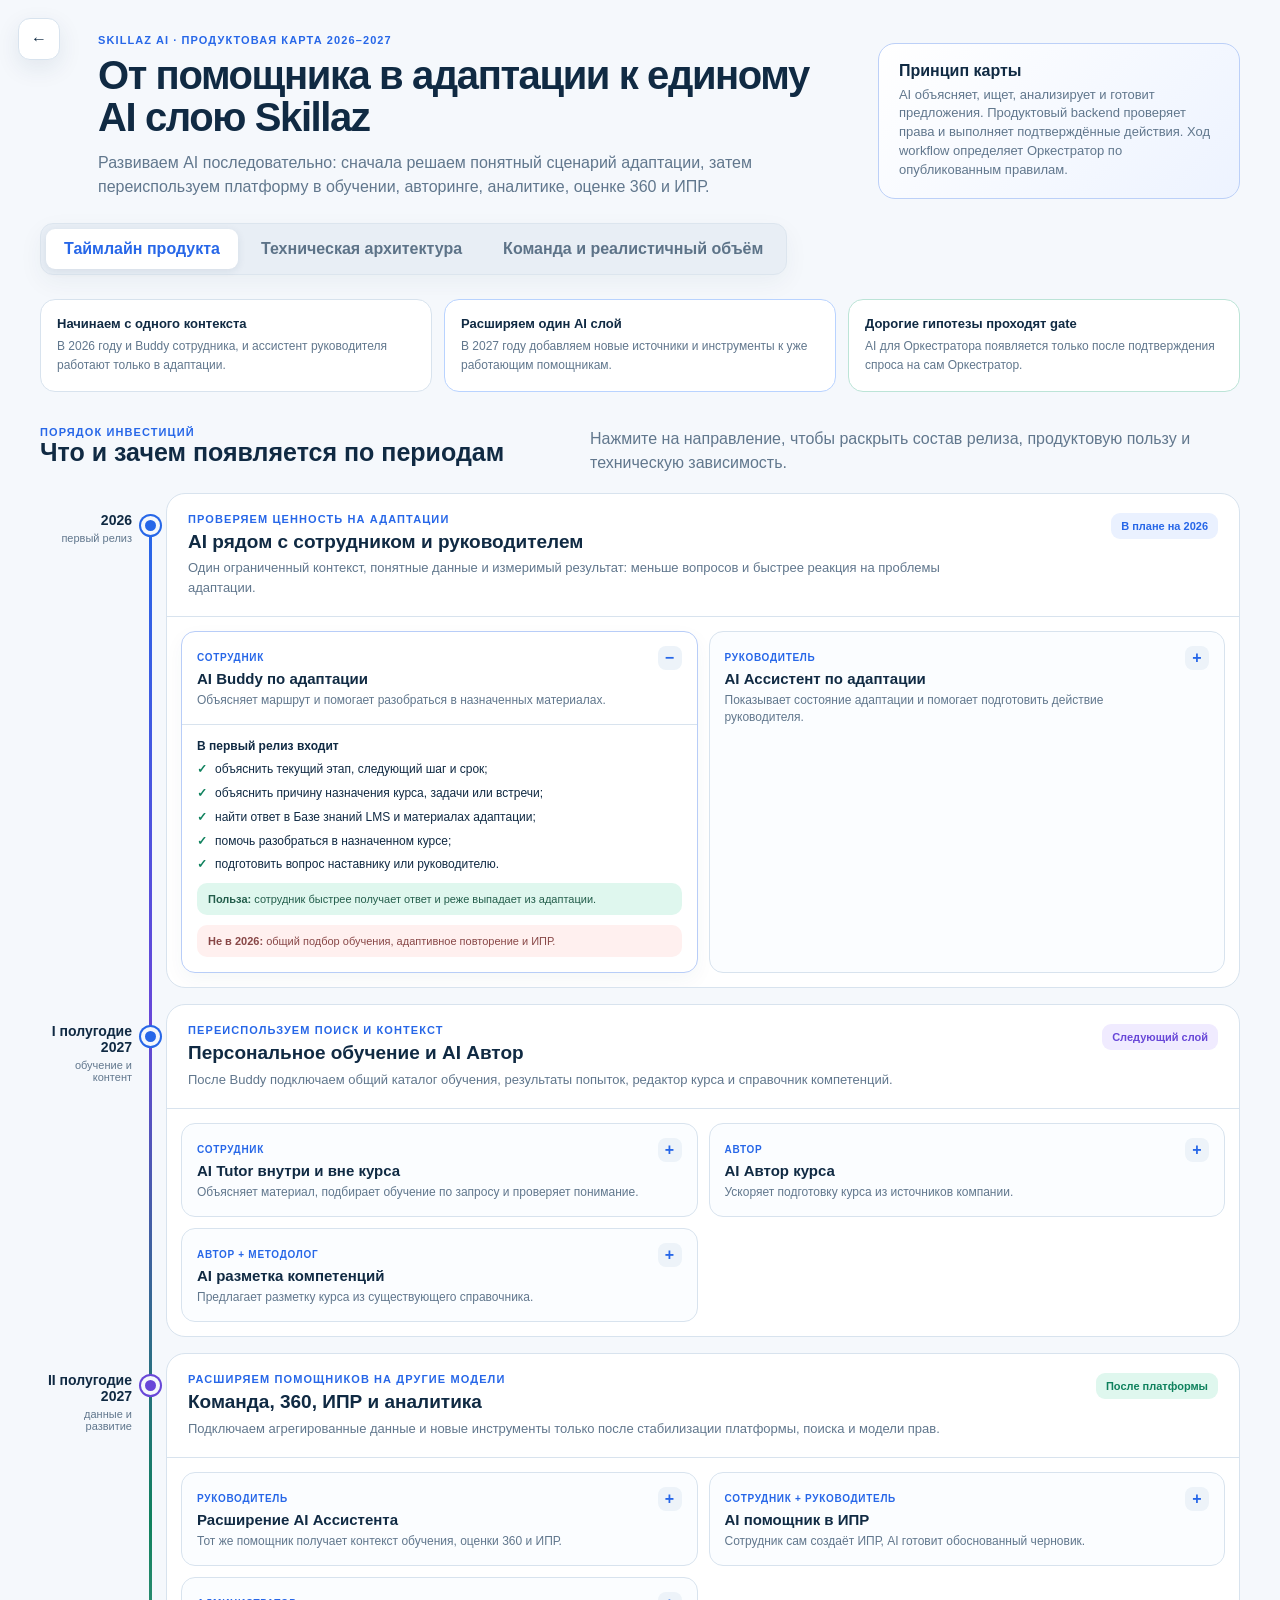
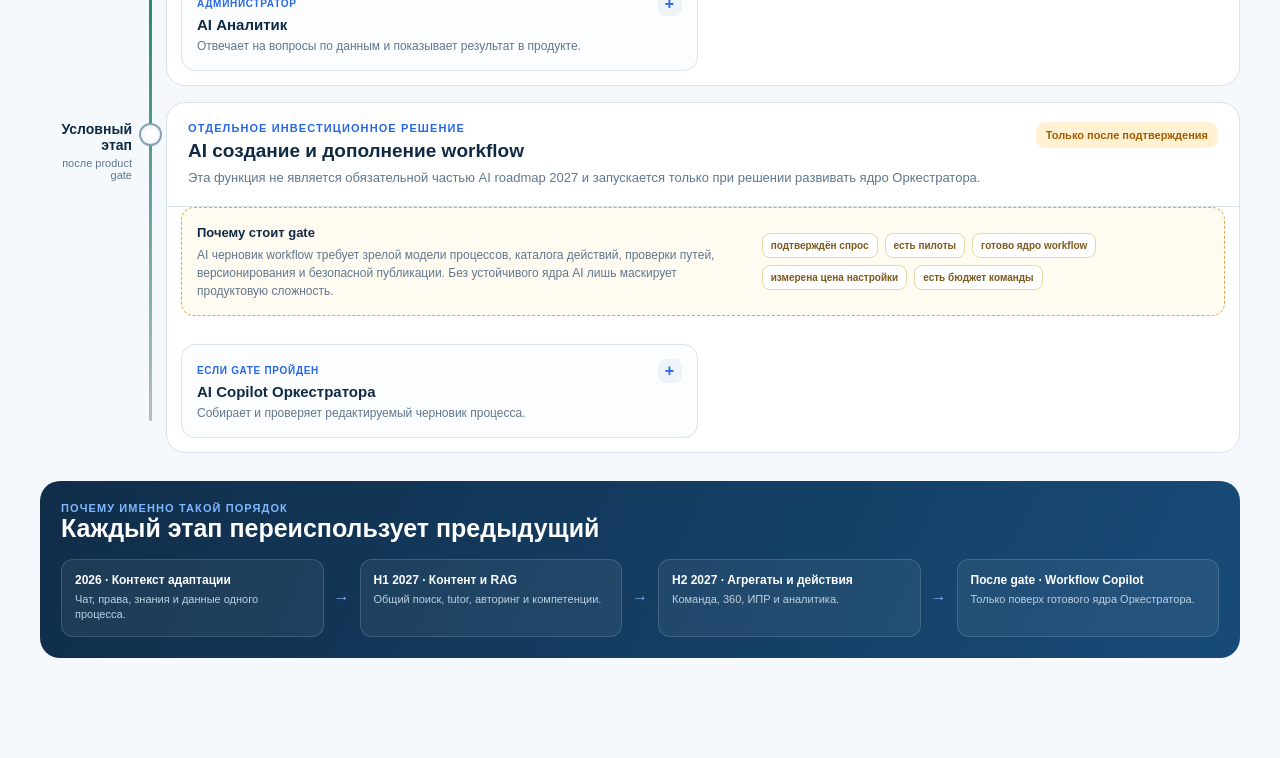
==== ai-map.html @ 984fa4e6 "Publish Skillaz Orchestrator interactive concept" ====
<!doctype html>
<html lang="ru">
<head>
  <meta charset="utf-8">
  <meta name="viewport" content="width=device-width,initial-scale=1">
  <title>AI карта Skillaz · 2026–2027</title>
  <style>
    :root{--ink:#102a43;--muted:#61778d;--blue:#2767e8;--blue2:#eaf1ff;--mint:#dff7ee;--green:#0f815d;--purple:#6847d8;--violet:#f0ebff;--amber:#a45c00;--amberbg:#fff1d2;--redbg:#fff0ef;--line:#d8e3ee;--bg:#f5f8fc;--dark:#102d49}
    *{box-sizing:border-box}html{scroll-behavior:smooth}body{margin:0;font-family:Inter,Arial,sans-serif;color:var(--ink);background:var(--bg)}button{font:inherit;color:inherit}.page{max-width:1500px;margin:auto;padding:34px 40px 72px}.eyebrow{text-transform:uppercase;letter-spacing:.1em;font-size:11px;font-weight:900;color:var(--blue)}h1{font-size:40px;line-height:1.06;margin:8px 0 12px;letter-spacing:-.035em}h2{font-size:25px;line-height:1.16;margin:0 0 8px}h3{line-height:1.25}p{line-height:1.5}.muted{color:var(--muted)}
    .back-link{position:fixed;z-index:30;left:18px;top:18px;display:grid;place-items:center;width:42px;height:42px;border:1px solid var(--line);border-radius:12px;background:#fff;color:var(--ink);text-decoration:none;box-shadow:0 8px 24px #163b5c17}.hero{display:grid;grid-template-columns:1.35fr .65fr;gap:28px;align-items:end;margin-bottom:24px;padding-left:58px}.hero p{max-width:820px;margin:0}.hero-note{padding:18px 20px;border:1px solid #bcd0f8;border-radius:17px;background:linear-gradient(135deg,#fff,#edf3ff)}.hero-note b,.hero-note span{display:block}.hero-note span{font-size:13px;color:var(--muted);margin-top:6px;line-height:1.45}
    .tabs{position:sticky;top:12px;z-index:20;display:flex;gap:5px;padding:5px;background:#e8eef5;border:1px solid #dce5ee;border-radius:13px;width:max-content;margin:24px 0;box-shadow:0 8px 24px #1839570d}.tabs button{border:0;border-radius:9px;background:transparent;padding:11px 18px;font-weight:850;color:#5d7388;cursor:pointer}.tabs button.active{background:#fff;color:var(--blue);box-shadow:0 2px 8px #18395717}.view{display:none}.view.active{display:block}.section-title{display:flex;align-items:end;justify-content:space-between;gap:24px;margin:34px 0 15px}.section-title p{margin:0;max-width:650px}
    .promise{display:grid;grid-template-columns:repeat(3,1fr);gap:12px;margin:14px 0 30px}.promise article{background:#fff;border:1px solid var(--line);border-radius:15px;padding:16px}.promise b{display:block;font-size:13px;margin-bottom:5px}.promise span{font-size:12px;color:var(--muted);line-height:1.45}.promise article:nth-child(2){border-color:#b9d3ff}.promise article:nth-child(3){border-color:#bce4d7}
    .timeline{position:relative;display:grid;gap:16px;margin-top:18px}.timeline:before{content:"";position:absolute;left:109px;top:29px;bottom:32px;width:3px;background:linear-gradient(var(--blue),var(--purple),var(--green),#aebdcc);border-radius:3px}.phase{display:grid;grid-template-columns:92px 1fr;gap:34px;position:relative}.phase-date{padding-top:19px;text-align:right}.phase-date b{display:block;font-size:14px}.phase-date span{display:block;font-size:11px;color:var(--muted);margin-top:4px}.phase-dot{position:absolute;left:101px;top:23px;width:19px;height:19px;border:4px solid var(--bg);border-radius:50%;background:var(--blue);box-shadow:0 0 0 2px var(--blue)}.phase:nth-child(3) .phase-dot{background:var(--purple);box-shadow:0 0 0 2px var(--purple)}.phase:nth-child(4) .phase-dot{background:var(--green);box-shadow:0 0 0 2px var(--green)}.phase.conditional .phase-dot{background:#fff;box-shadow:0 0 0 2px #8da0b2}.phase-card{background:#fff;border:1px solid var(--line);border-radius:19px;overflow:hidden}.phase-head{display:grid;grid-template-columns:1fr auto;gap:15px;padding:19px 21px;border-bottom:1px solid var(--line)}.phase-head h3{font-size:19px;margin:5px 0}.phase-head p{font-size:13px;color:var(--muted);margin:0;max-width:800px}.status{align-self:start;padding:7px 10px;border-radius:9px;background:var(--blue2);color:var(--blue);font-size:11px;font-weight:900;white-space:nowrap}.status.purple{background:var(--violet);color:var(--purple)}.status.green{background:var(--mint);color:var(--green)}.status.gate{background:var(--amberbg);color:var(--amber)}
    .releases{display:grid;grid-template-columns:repeat(2,minmax(0,1fr));gap:11px;padding:14px}.release{border:1px solid var(--line);border-radius:14px;background:#fbfdff;overflow:hidden}.release[open]{background:#fff;border-color:#b8cdf8;box-shadow:0 7px 20px #163b5c0b}.release summary{list-style:none;cursor:pointer;padding:15px 42px 15px 15px;position:relative}.release summary::-webkit-details-marker{display:none}.release summary:after{content:"+";position:absolute;right:15px;top:14px;display:grid;place-items:center;width:24px;height:24px;border-radius:8px;background:#edf3f9;color:var(--blue);font-weight:900}.release[open] summary:after{content:"−"}.release-kicker{font-size:10px;text-transform:uppercase;letter-spacing:.07em;font-weight:900;color:var(--blue)}.release h4{font-size:15px;margin:5px 0}.release summary p{font-size:12px;color:var(--muted);line-height:1.4;margin:0}.release-body{border-top:1px solid var(--line);padding:14px 15px 15px}.release-body h5{font-size:12px;margin:0 0 8px}.release-body ul{display:grid;gap:7px;padding:0;margin:0;list-style:none;font-size:12px}.release-body li{display:flex;gap:8px;line-height:1.4}.release-body li:before{content:"✓";color:var(--green);font-weight:900}.benefit,.dependency,.not-now{margin-top:10px;padding:10px 11px;border-radius:10px;font-size:11px}.benefit{background:var(--mint);color:#235d4b}.dependency{background:var(--blue2);color:#345d93}.not-now{background:var(--redbg);color:#884747}.gate-box{margin:0 14px 14px;padding:15px;border:1px dashed #d8a953;border-radius:13px;background:#fffbf1;display:grid;grid-template-columns:1.1fr .9fr;gap:18px}.gate-box b{font-size:13px}.gate-box p{font-size:12px;color:var(--muted);margin:5px 0 0}.gate-checks{display:flex;flex-wrap:wrap;align-content:center;gap:7px}.gate-checks span{padding:6px 8px;border-radius:8px;background:#fff;border:1px solid #ead7a9;font-size:10px;font-weight:850;color:#7d5b1e}
    .logic{margin:28px 0;padding:21px;border-radius:20px;color:#fff;background:linear-gradient(115deg,#102d49,#174b78)}.logic-grid{display:grid;grid-template-columns:1fr auto 1fr auto 1fr auto 1fr;gap:10px;margin-top:16px}.logic-grid article{background:#ffffff0f;border:1px solid #ffffff26;border-radius:12px;padding:13px}.logic-grid b{font-size:12px;display:block}.logic-grid span{font-size:11px;color:#bdd0e0;display:block;margin-top:5px;line-height:1.4}.logic-arrow{text-align:center;color:#7ab3f6;font-weight:900;margin:auto}
    .arch-stack{display:none}.node{border:1px solid var(--line);border-radius:11px;padding:11px;background:#fbfdff;cursor:pointer;text-align:left;transition:.15s}.node:hover,.node.active{border-color:#8eb3fa;background:var(--blue2);transform:translateY(-1px)}.node b{display:block;font-size:12px}.node span{font-size:10px;color:var(--muted);line-height:1.35;display:block;margin-top:4px}.arch-detail{margin-top:14px;padding:17px 19px;border-radius:15px;background:var(--dark);color:#fff;min-height:96px}.arch-detail b{display:block;margin-bottom:6px}.arch-detail span{font-size:12px;color:#c0d1df;line-height:1.5}.arch-detail .tag{display:inline-flex;margin:10px 6px 0 0;padding:5px 7px;border-radius:7px;background:#ffffff12;border:1px solid #ffffff22;color:#d8e6f2;font-size:10px;font-style:normal;font-weight:800}
    .big-arch{border:1px solid var(--line);border-radius:20px;background:#eef3f8;overflow:auto;padding:18px}.big-arch-inner{min-width:1180px}.persona-strip{display:grid;grid-template-columns:160px repeat(4,1fr);gap:9px}.persona-label,.platform-label{display:flex;align-items:center;padding:12px;border-radius:11px;background:var(--dark);color:#fff;font-size:11px;font-weight:900}.persona{padding:11px;border:1px solid #bed0e1;border-radius:11px;background:#fff}.persona b{display:block;font-size:12px}.persona span{display:block;font-size:10px;color:var(--muted);margin-top:3px}.down-link{height:30px;position:relative}.down-link:before{content:"";position:absolute;left:50%;top:0;height:22px;width:2px;background:#8faccc}.down-link:after{content:"▼";position:absolute;left:calc(50% - 5px);bottom:0;font-size:10px;color:#5d86b0}.request-flow{display:grid;grid-template-columns:repeat(5,1fr);gap:25px}.flow-col{position:relative;padding:12px;border:1px solid #c5d4e2;border-radius:15px;background:#fff;min-height:246px}.flow-col:not(:last-child):after{content:"→";position:absolute;right:-20px;top:106px;color:var(--blue);font-size:22px;font-weight:900}.flow-step{display:flex;align-items:center;gap:8px;margin-bottom:10px}.flow-step i{display:grid;place-items:center;width:25px;height:25px;border-radius:8px;background:var(--blue);color:#fff;font-style:normal;font-size:11px;font-weight:900}.flow-step b{font-size:12px}.flow-col .node{width:100%;margin-top:7px}.decision{margin-top:8px;padding:9px;border:1px dashed #c59d47;border-radius:9px;background:#fffaf0;font-size:10px;color:#78591f}.runtime-loop{margin-top:8px;padding:8px;border-radius:9px;background:#f3efff;color:#5a42a7;font-size:10px;font-weight:800;text-align:center}.domain-band,.async-band{display:grid;grid-template-columns:160px 1fr;gap:9px;margin-top:14px}.domain-nodes{display:grid;grid-template-columns:repeat(6,1fr);gap:8px}.domain-nodes .node{background:#fff}.async-content{display:grid;grid-template-columns:1.15fr .85fr;gap:10px}.async-box{padding:12px;border:1px solid #c7d6e5;border-radius:12px;background:#fff}.async-box b{display:block;font-size:11px}.async-box p{font-size:10px;color:var(--muted);margin:4px 0 9px}.async-nodes{display:flex;gap:7px;flex-wrap:wrap}.async-nodes span{padding:6px 8px;border-radius:8px;background:#edf3f8;font-size:9px;font-weight:800}.legend{display:flex;justify-content:space-between;gap:12px;margin-top:12px;font-size:10px;color:var(--muted)}.legend span{display:flex;align-items:center;gap:5px}.legend i{display:inline-block;width:9px;height:9px;border-radius:3px;background:var(--blue)}.legend span:nth-child(2) i{background:var(--purple)}.legend span:nth-child(3) i{background:var(--green)}.legend span:nth-child(4) i{background:#d09b38}
    .flows{display:grid;grid-template-columns:1fr 1fr;gap:14px;margin-top:22px}.flow-card{background:#fff;border:1px solid var(--line);border-radius:16px;padding:17px}.flow-card h3{font-size:15px;margin:0 0 12px}.flow-line{display:flex;align-items:center;gap:6px;flex-wrap:wrap}.flow-line span{padding:8px 9px;border-radius:9px;background:#edf3f8;font-size:10px;font-weight:850}.flow-line i{font-style:normal;color:var(--blue)}.flow-card p{font-size:11px;color:var(--muted);margin:11px 0 0}.tech-principles{display:grid;grid-template-columns:repeat(3,1fr);gap:12px;margin-top:14px}.tech-principles article{padding:16px;background:#fff;border:1px solid var(--line);border-radius:15px}.tech-principles b{font-size:13px}.tech-principles p{font-size:11px;color:var(--muted);margin:6px 0 0}
    .capacity{display:grid;grid-template-columns:.9fr 1.1fr;gap:15px}.team{display:grid;grid-template-columns:repeat(2,1fr);gap:10px}.person{background:#fff;border:1px solid var(--line);border-radius:15px;padding:16px}.person.critical{grid-column:1/-1;border-color:#9bbaf7;background:linear-gradient(135deg,#fff,#eef4ff)}.person strong{font-size:26px;color:var(--blue);display:block}.person b{font-size:13px}.person span{display:block;font-size:11px;color:var(--muted);margin-top:5px;line-height:1.4}.capacity-note{border-radius:18px;background:var(--dark);color:#fff;padding:20px}.capacity-note h3{margin:0 0 10px}.capacity-note ul{padding-left:18px;color:#c4d4e1;font-size:12px;line-height:1.55}.capacity-note .warning{margin-top:14px;padding:11px;border-radius:10px;background:#ffffff10;border:1px solid #ffffff20;color:#fff;font-size:11px}.workstreams{display:grid;grid-template-columns:repeat(3,1fr);gap:12px;margin-top:14px}.workstream{background:#fff;border:1px solid var(--line);border-radius:15px;padding:16px}.workstream b{font-size:13px}.workstream p{font-size:11px;color:var(--muted);margin:6px 0 0}.workstream .owner{display:inline-flex;margin-top:10px;padding:5px 7px;border-radius:7px;background:var(--blue2);font-size:10px;font-weight:850;color:var(--blue)}
    @media(max-width:1000px){.hero,.capacity{grid-template-columns:1fr}.promise,.tech-principles,.workstreams{grid-template-columns:1fr}.releases,.flows{grid-template-columns:1fr}.logic-grid{grid-template-columns:1fr}.logic-arrow{transform:rotate(90deg)}.arch-layer{grid-template-columns:1fr}.layer-title{border-right:0;border-bottom:1px solid var(--line)}.layer-nodes{grid-template-columns:1fr 1fr}.hero{padding-left:50px}}@media(max-width:680px){.page{padding:24px 16px 55px}.hero{padding-left:48px}.tabs{width:100%;overflow:auto}.tabs button{white-space:nowrap}.phase{grid-template-columns:1fr;padding-left:28px}.phase-date{text-align:left;padding:0}.timeline:before{left:8px}.phase-dot{left:0;top:2px}.phase-head,.gate-box{grid-template-columns:1fr}.status{justify-self:start}.layer-nodes,.team{grid-template-columns:1fr}.person.critical{grid-column:auto}}
  </style>
</head>
<body>
<a class="back-link" href="index.html" aria-label="Вернуться к разделам">←</a>
<main class="page">
  <section class="hero">
    <div><div class="eyebrow">Skillaz AI · продуктовая карта 2026–2027</div><h1>От помощника в адаптации к единому AI слою Skillaz</h1><p class="muted">Развиваем AI последовательно: сначала решаем понятный сценарий адаптации, затем переиспользуем платформу в обучении, авторинге, аналитике, оценке 360 и ИПР.</p></div>
    <aside class="hero-note"><b>Принцип карты</b><span>AI объясняет, ищет, анализирует и готовит предложения. Продуктовый backend проверяет права и выполняет подтверждённые действия. Ход workflow определяет Оркестратор по опубликованным правилам.</span></aside>
  </section>
  <nav class="tabs" aria-label="Разделы AI карты"><button class="active" data-tab="roadmap">Таймлайн продукта</button><button data-tab="architecture">Техническая архитектура</button><button data-tab="resources">Команда и реалистичный объём</button></nav>

  <section class="view active" id="roadmap">
    <div class="promise"><article><b>Начинаем с одного контекста</b><span>В 2026 году и Buddy сотрудника, и ассистент руководителя работают только в адаптации.</span></article><article><b>Расширяем один AI слой</b><span>В 2027 году добавляем новые источники и инструменты к уже работающим помощникам.</span></article><article><b>Дорогие гипотезы проходят gate</b><span>AI для Оркестратора появляется только после подтверждения спроса на сам Оркестратор.</span></article></div>
    <div class="section-title"><div><div class="eyebrow">Порядок инвестиций</div><h2>Что и зачем появляется по периодам</h2></div><p class="muted">Нажмите на направление, чтобы раскрыть состав релиза, продуктовую пользу и техническую зависимость.</p></div>
    <div class="timeline">
      <section class="phase"><div class="phase-date"><b>2026</b><span>первый релиз</span></div><i class="phase-dot"></i><div class="phase-card">
        <header class="phase-head"><div><div class="eyebrow">Проверяем ценность на адаптации</div><h3>AI рядом с сотрудником и руководителем</h3><p>Один ограниченный контекст, понятные данные и измеримый результат: меньше вопросов и быстрее реакция на проблемы адаптации.</p></div><span class="status">В плане на 2026</span></header>
        <div class="releases">
          <details class="release" open><summary><span class="release-kicker">Сотрудник</span><h4>AI Buddy по адаптации</h4><p>Объясняет маршрут и помогает разобраться в назначенных материалах.</p></summary><div class="release-body"><h5>В первый релиз входит</h5><ul><li>объяснить текущий этап, следующий шаг и срок;</li><li>объяснить причину назначения курса, задачи или встречи;</li><li>найти ответ в Базе знаний LMS и материалах адаптации;</li><li>помочь разобраться в назначенном курсе;</li><li>подготовить вопрос наставнику или руководителю.</li></ul><div class="benefit"><b>Польза:</b> сотрудник быстрее получает ответ и реже выпадает из адаптации.</div><div class="not-now"><b>Не в 2026:</b> общий подбор обучения, адаптивное повторение и ИПР.</div></div></details>
          <details class="release"><summary><span class="release-kicker">Руководитель</span><h4>AI Ассистент по адаптации</h4><p>Показывает состояние адаптации и помогает подготовить действие руководителя.</p></summary><div class="release-body"><h5>В первый релиз входит только адаптация</h5><ul><li>краткое резюме прогресса сотрудника;</li><li>просрочки, блокеры и непройденные контрольные точки;</li><li>подготовка контрольной встречи;</li><li>генерация целей сотруднику;</li><li>предложение корректирующего действия с подтверждением руководителя.</li></ul><div class="benefit"><b>Польза:</b> руководитель видит отклонения без ручной сборки информации.</div><div class="not-now"><b>Не в 2026:</b> аналитика обучения, 360 и согласование ИПР.</div></div></details>
        </div>
      </div></section>

      <section class="phase"><div class="phase-date"><b>I полугодие<br>2027</b><span>обучение и контент</span></div><i class="phase-dot"></i><div class="phase-card">
        <header class="phase-head"><div><div class="eyebrow">Переиспользуем поиск и контекст</div><h3>Персональное обучение и AI Автор</h3><p>После Buddy подключаем общий каталог обучения, результаты попыток, редактор курса и справочник компетенций.</p></div><span class="status purple">Следующий слой</span></header>
        <div class="releases">
          <details class="release"><summary><span class="release-kicker">Сотрудник</span><h4>AI Tutor внутри и вне курса</h4><p>Объясняет материал, подбирает обучение по запросу и проверяет понимание.</p></summary><div class="release-body"><ul><li>ответы по материалу открытого курса;</li><li>поиск курса, статьи или видео по запросу;</li><li>неформальная проверка знаний по пройденному обучению;</li><li>разбор ошибок и персональное повторение;</li><li>адаптивная рекомендация следующего материала.</li></ul><div class="benefit"><b>Польза:</b> обучение становится диалогом и учитывает пробелы конкретного сотрудника.</div><div class="dependency"><b>Нужно:</b> индекс контента с ACL, события попыток и надёжные ссылки на источник.</div></div></details>
          <details class="release"><summary><span class="release-kicker">Автор</span><h4>AI Автор курса</h4><p>Ускоряет подготовку курса из источников компании.</p></summary><div class="release-body"><ul><li>структура курса из документов;</li><li>черновики учебных блоков и краткое содержание;</li><li>генерация тестов и практических заданий;</li><li>обновление материала при изменении источника;</li><li>сценарий тренинга или вебинара.</li></ul><div class="benefit"><b>Польза:</b> автор быстрее получает редактируемый черновик с происхождением контента.</div><div class="not-now"><b>Не включаем:</b> отдельную сущность учебных целей и генерацию вопросов для проверки знаний.</div></div></details>
          <details class="release"><summary><span class="release-kicker">Автор + методолог</span><h4>AI разметка компетенций</h4><p>Предлагает разметку курса из существующего справочника.</p></summary><div class="release-body"><ul><li>анализ содержания курса;</li><li>подбор существующих навыков, компетенций, тегов и уровней;</li><li>объяснение соответствия;</li><li>черновик новой компетенции, если подходящей нет;</li><li>ручное подтверждение автором или методологом.</li></ul><div class="benefit"><b>Польза:</b> единая разметка улучшает поиск, рекомендации и аналитику навыков.</div><div class="dependency"><b>Используем текущую модель:</b> course → skills / competencies / levels / categories.</div></div></details>
        </div>
      </div></section>

      <section class="phase"><div class="phase-date"><b>II полугодие<br>2027</b><span>данные и развитие</span></div><i class="phase-dot"></i><div class="phase-card">
        <header class="phase-head"><div><div class="eyebrow">Расширяем помощников на другие модели</div><h3>Команда, 360, ИПР и аналитика</h3><p>Подключаем агрегированные данные и новые инструменты только после стабилизации платформы, поиска и модели прав.</p></div><span class="status green">После платформы</span></header>
        <div class="releases">
          <details class="release"><summary><span class="release-kicker">Руководитель</span><h4>Расширение AI Ассистента</h4><p>Тот же помощник получает контекст обучения, оценки 360 и ИПР.</p></summary><div class="release-body"><ul><li>кто прошёл, не начал, просрочил или не сдал обучение;</li><li>кто прошёл оценку и где не собраны ответы;</li><li>саммаризация 360: сильные стороны, зоны развития, расхождения;</li><li>подготовка встречи по результатам оценки;</li><li>помощь в согласовании ИПР и предложения корректировок.</li></ul><div class="benefit"><b>Польза:</b> руководитель получает краткую картину и сразу переходит к решению.</div><div class="dependency"><b>Нужно:</b> агрегирующие API по команде и строгая проверка прав на каждого сотрудника.</div></div></details>
          <details class="release"><summary><span class="release-kicker">Сотрудник + руководитель</span><h4>AI помощник в ИПР</h4><p>Сотрудник сам создаёт ИПР, AI готовит обоснованный черновик.</p></summary><div class="release-body"><ul><li>учёт последней 360 и контекста сотрудника;</li><li>предложения целей развития;</li><li>задачи типов «работа», «наставничество», «обучение»;</li><li>курсы из существующего каталога;</li><li>обоснование и корректировки при согласовании руководителем.</li></ul><div class="benefit"><b>Польза:</b> ИПР становится связанным с оценкой и реальными действиями.</div><div class="dependency"><b>Используем текущие объекты:</b> цели, задачи ИПР, курсы, навыки и результаты оценки.</div></div></details>
          <details class="release"><summary><span class="release-kicker">Администратор</span><h4>AI Аналитик</h4><p>Отвечает на вопросы по данным и показывает результат в продукте.</p></summary><div class="release-body"><ul><li>сколько сотрудников прошло и не прошло обучение;</li><li>статистика по подразделениям и программам;</li><li>список сотрудников с применёнными фильтрами;</li><li>пояснение, из каких данных собран ответ;</li><li>выгрузка Excel только по запросу.</li></ul><div class="benefit"><b>Польза:</b> ответ на бизнес вопрос без ручной сборки отчёта.</div><div class="dependency"><b>Нужно:</b> словарь метрик и проверенные серверные агрегаты, а не расчёты LLM.</div></div></details>
        </div>
      </div></section>

      <section class="phase conditional"><div class="phase-date"><b>Условный этап</b><span>после product gate</span></div><i class="phase-dot"></i><div class="phase-card">
        <header class="phase-head"><div><div class="eyebrow">Отдельное инвестиционное решение</div><h3>AI создание и дополнение workflow</h3><p>Эта функция не является обязательной частью AI roadmap 2027 и запускается только при решении развивать ядро Оркестратора.</p></div><span class="status gate">Только после подтверждения</span></header>
        <div class="gate-box"><div><b>Почему стоит gate</b><p>AI черновик workflow требует зрелой модели процессов, каталога действий, проверки путей, версионирования и безопасной публикации. Без устойчивого ядра AI лишь маскирует продуктовую сложность.</p></div><div class="gate-checks"><span>подтверждён спрос</span><span>есть пилоты</span><span>готово ядро workflow</span><span>измерена цена настройки</span><span>есть бюджет команды</span></div></div>
        <div class="releases"><details class="release"><summary><span class="release-kicker">Если gate пройден</span><h4>AI Copilot Оркестратора</h4><p>Собирает и проверяет редактируемый черновик процесса.</p></summary><div class="release-body"><ul><li>предлагает этапы, ветки и роли;</li><li>подбирает объекты из каталогов;</li><li>дополняет выбранную ветку;</li><li>ищет конфликты и непокрытые пути;</li><li>показывает последствия перед публикацией.</li></ul><div class="not-now"><b>Граница:</b> AI не исполняет runtime решения и не публикует workflow самостоятельно.</div></div></details></div>
      </div></section>
    </div>
    <section class="logic"><div class="eyebrow" style="color:#7eb8ff">Почему именно такой порядок</div><h2>Каждый этап переиспользует предыдущий</h2><div class="logic-grid"><article><b>2026 · Контекст адаптации</b><span>Чат, права, знания и данные одного процесса.</span></article><div class="logic-arrow">→</div><article><b>H1 2027 · Контент и RAG</b><span>Общий поиск, tutor, авторинг и компетенции.</span></article><div class="logic-arrow">→</div><article><b>H2 2027 · Агрегаты и действия</b><span>Команда, 360, ИПР и аналитика.</span></article><div class="logic-arrow">→</div><article><b>После gate · Workflow Copilot</b><span>Только поверх готового ядра Оркестратора.</span></article></div></section>
  </section>

  <section class="view" id="architecture">
    <div class="section-title"><div><div class="eyebrow">Целевая техническая архитектура</div><h2>Одна платформа, разные продуктовые режимы</h2></div><p class="muted">Нажмите на блок архитектуры: внизу появится его ответственность. Модель не получает прямой доступ к базе и не исполняет бизнес правила.</p></div>
    <div class="big-arch"><div class="big-arch-inner">
      <div class="persona-strip"><div class="persona-label">КТО ОБРАЩАЕТСЯ</div><div class="persona"><b>Сотрудник</b><span>Buddy · Tutor · ИПР</span></div><div class="persona"><b>Руководитель</b><span>адаптация · команда · 360</span></div><div class="persona"><b>Автор</b><span>курс · тест · разметка</span></div><div class="persona"><b>Администратор</b><span>аналитика · workflow*</span></div></div>
      <div class="down-link"></div>
      <div class="request-flow">
        <section class="flow-col"><div class="flow-step"><i>1</i><b>Вход и идентификация</b></div><button class="node active" data-title="AI BFF / API Gateway" data-text="Принимает запрос вместе с пользователем, клиентом и контекстом экрана. Применяет rate limit и не доверяет данным из браузера." data-tags="auth|tenant|rate limits"><b>AI BFF</b><span>user · tenant · экран</span></button><button class="node" data-title="Request Guard" data-text="Проверяет размер, тип вложений, наличие персональных данных и допустимость входного запроса." data-tags="PII|input filter|quotas"><b>Request Guard</b><span>валидация · PII · лимиты</span></button><div class="decision">Запрос запрещён или контекст недоступен → безопасный отказ без вызова модели.</div></section>
        <section class="flow-col"><div class="flow-step"><i>2</i><b>Сценарий и права</b></div><button class="node" data-title="Scenario Router" data-text="Выбирает зарегистрированный сценарий: объяснение шага, поиск знаний, статистика, создание теста или черновик ИПР." data-tags="intent|role|feature flag"><b>Scenario Router</b><span>намерение → сценарий</span></button><button class="node" data-title="Policy Engine" data-text="Определяет, какие данные и инструменты разрешены этой роли для этого клиента и объекта." data-tags="RBAC / ABAC|ACL|approval"><b>Policy Engine</b><span>права на данные и действия</span></button><button class="node" data-title="Scenario Registry" data-text="Возвращает версию инструкции, схему результата, набор инструментов, лимит шагов и правило подтверждения." data-tags="prompts|schemas|versions"><b>Scenario Registry</b><span>контракт сценария</span></button></section>
        <section class="flow-col"><div class="flow-step"><i>3</i><b>Сбор фактов</b></div><button class="node" data-title="Context Service" data-text="Запрашивает свежие структурированные данные из продуктовых API: активную адаптацию, команду, курс, результаты 360 или ИПР." data-tags="fresh data|least context|ACL"><b>Context Service</b><span>профиль · процесс · объект</span></button><button class="node" data-title="Knowledge Search / RAG" data-text="Ищет только по опубликованному и доступному контенту клиента, ранжирует фрагменты и сохраняет ссылки на источники." data-tags="hybrid search|rerank|citations"><b>Knowledge Search</b><span>База знаний · курсы · статьи</span></button><div class="decision">Статистика приходит из Analytics API. LLM не считает бизнес метрики.</div></section>
        <section class="flow-col"><div class="flow-step"><i>4</i><b>Модель и инструменты</b></div><button class="node" data-title="AI Runtime" data-text="Собирает инструкции и факты, ведёт ограниченный цикл tool calling, обрабатывает timeout и проверяет структурированный результат." data-tags="tool loop|timeouts|validation"><b>AI Runtime</b><span>context → plan → tool</span></button><button class="node" data-title="Model Gateway" data-text="Выбирает разрешённую модель по задаче, цене, задержке и политике данных; применяет бюджет и fallback." data-tags="model routing|budget|fallback"><b>Model Gateway</b><span>OpenAI · другие модели</span></button><div class="runtime-loop">LLM ↔ Tool Registry · не более N шагов</div><button class="node" data-title="Output Guard" data-text="Проверяет схему, наличие источников, недопустимые данные и уверенность перед показом пользователю." data-tags="schema|grounding|PII"><b>Output Guard</b><span>проверка результата</span></button></section>
        <section class="flow-col"><div class="flow-step"><i>5</i><b>Ответ или действие</b></div><button class="node" data-title="Ответ с источниками" data-text="Показывает объяснение, статистику или рекомендацию вместе с основаниями, ссылками и границами уверенности." data-tags="streaming|citations|feedback"><b>Ответ пользователю</b><span>объяснение · источники</span></button><button class="node" data-title="Preview и подтверждение" data-text="Для изменения данных сначала строится понятный preview. Значимое действие выполняется только после подтверждения пользователя." data-tags="human in the loop|preview|confirm"><b>Preview + Confirm</b><span>черновик → подтверждение</span></button><button class="node" data-title="Domain API и аудит" data-text="Продуктовый backend повторно проверяет права и бизнес правила, выполняет идемпотентную команду и пишет аудит." data-tags="domain rules|idempotency|audit"><b>Domain API</b><span>проверка → запись → событие</span></button></section>
      </div>
      <div class="domain-band"><div class="platform-label">СИСТЕМЫ SKILLAZ</div><div class="domain-nodes"><button class="node" data-title="Адаптация" data-text="Планы, этапы, действия, участники и прогресс. Первый домен для Buddy и ассистента руководителя." data-tags="2026|plan|progress"><b>Адаптация</b><span>план · задачи · КТ</span></button><button class="node" data-title="LMS" data-text="Курсы, программы, тесты, попытки, статьи и База знаний." data-tags="content|attempts|knowledge"><b>LMS</b><span>контент · попытки</span></button><button class="node" data-title="Навыки" data-text="Компетенции, уровни, категории, профили и связи с контентом." data-tags="taxonomy|levels|profiles"><b>Навыки</b><span>компетенции · уровни</span></button><button class="node" data-title="Оценка 360" data-text="Результаты, сильные стороны, зоны развития и оценки участников с учётом прав." data-tags="marks|strengths|weaknesses"><b>360</b><span>оценки · результаты</span></button><button class="node" data-title="ИПР" data-text="Цели и задачи типов работа, наставничество и обучение, статусы согласования и связанные курсы." data-tags="goals|tasks|approval"><b>ИПР</b><span>цели · задачи · курсы</span></button><button class="node" data-title="Оркестратор" data-text="Условный домен после product gate. Исполняет опубликованные правила; AI лишь готовит черновик workflow." data-tags="conditional|rules|workflow"><b>Оркестратор*</b><span>только после gate</span></button></div></div>
      <div class="async-band"><div class="platform-label">ФОНОВЫЙ КОНТУР</div><div class="async-content"><section class="async-box"><b>Поток знаний</b><p>Опубликованный контент и изменения прав обновляют общий индекс.</p><div class="async-nodes"><span>публикация</span><span>очередь</span><span>парсинг</span><span>chunking</span><span>embeddings</span><span>vector + keyword index</span><span>ACL metadata</span></div></section><section class="async-box"><b>Качество и эксплуатация</b><p>Все сценарии проходят наблюдение и регулярную проверку.</p><div class="async-nodes"><span>trace</span><span>audit</span><span>offline evals</span><span>ACL tests</span><span>feedback</span><span>cost / latency</span><span>alerts</span></div></section></div></div>
      <div class="legend"><span><i></i> синхронный запрос</span><span><i></i> работа модели</span><span><i></i> данные Skillaz</span><span><i></i> подтверждение изменения</span></div>
    </div></div>
    <div class="arch-stack">
      <section class="arch-layer"><div class="layer-title"><b>1 · Продуктовые поверхности</b><span>Где пользователь вызывает AI</span></div><div class="layer-nodes"><button class="node active" data-title="Интерфейсы Skillaz" data-text="Buddy в плане адаптации, ассистент руководителя в команде, AI функции в редакторе курса, ИПР и отчётах." data-tags="единые UI компоненты|контекст экрана|streaming"><b>Интерфейсы Skillaz</b><span>Buddy · руководитель · автор · администратор</span></button><button class="node" data-title="AI BFF / API Gateway" data-text="Принимает запрос из продукта, добавляет identity и tenant, ограничивает частоту и передаёт только разрешённый контекст." data-tags="auth|tenant isolation|rate limits"><b>AI BFF</b><span>auth · tenant · rate limits</span></button><button class="node" data-title="Сценарный Router" data-text="Определяет конкретный сценарий: объяснить шаг, найти контент, собрать статистику или подготовить черновик." data-tags="intent|scenario config|feature flags"><b>Scenario Router</b><span>роль · экран · намерение</span></button><button class="node" data-title="Policy Engine" data-text="Проверяет роль, права на объекты, разрешённые источники, инструменты и необходимость подтверждения." data-tags="RBAC / ABAC|ACL|approval policy"><b>Policy Engine</b><span>права · политики · подтверждение</span></button></div></section>
      <section class="arch-layer"><div class="layer-title"><b>2 · AI Runtime</b><span>Управляемое выполнение сценария</span></div><div class="layer-nodes"><button class="node" data-title="Prompt & Scenario Registry" data-text="Хранит версионируемые инструкции, схемы ответа и набор доступных инструментов для каждого сценария." data-tags="versioning|structured output|feature flags"><b>Scenario Registry</b><span>промпты · схемы · версии</span></button><button class="node" data-title="AI Runtime" data-text="Собирает контекст, вызывает поиск и модели, валидирует структурированный результат. Долгие операции передаются в очередь." data-tags="tool calling|timeouts|retries"><b>AI Runtime</b><span>план · вызовы · валидация</span></button><button class="node" data-title="Model Gateway" data-text="Выбирает разрешённую модель по задаче, стоимости и политике данных. Управляет лимитами, fallback и обезличиванием." data-tags="LLM providers|budgets|fallback"><b>Model Gateway</b><span>модели · лимиты · fallback</span></button><button class="node" data-title="Guardrails" data-text="Проверяет вход и результат: персональные данные, запрещённые инструкции, наличие источников и соответствие схеме." data-tags="PII|grounding|output validation"><b>Guardrails</b><span>PII · grounding · schema</span></button></div></section>
      <section class="arch-layer"><div class="layer-title"><b>3 · Контекст и знания</b><span>Что AI может прочитать</span></div><div class="layer-nodes"><button class="node" data-title="Context Service" data-text="Собирает минимальный контекст роли и экрана: сотрудник, команда, активная адаптация, курс, ИПР или оценка." data-tags="least context|fresh data|permission scoped"><b>Context Service</b><span>профиль · экран · активный объект</span></button><button class="node" data-title="RAG / Search" data-text="Ищет фрагменты в Базе знаний LMS, курсах и статьях. Каждый фрагмент фильтруется по tenant и ACL и возвращается со ссылкой на источник." data-tags="hybrid search|reranking|citations"><b>Knowledge Search</b><span>RAG · ACL · источники</span></button><button class="node" data-title="Ingestion Pipeline" data-text="Извлекает и индексирует опубликованный контент, отслеживает версии, удаления и изменение прав доступа." data-tags="parsing|chunking|incremental sync"><b>Ingestion Pipeline</b><span>парсинг · версии · переиндексация</span></button><button class="node" data-title="Skills Matcher" data-text="Сопоставляет содержание курса с существующими компетенциями и уровнями. Новая компетенция создаётся только как черновик для подтверждения." data-tags="taxonomy|similarity|human review"><b>Skills Matcher</b><span>компетенции · уровни · теги</span></button></div></section>
      <section class="arch-layer"><div class="layer-title"><b>4 · Инструменты продукта</b><span>Что AI может запросить или подготовить</span></div><div class="layer-nodes"><button class="node" data-title="Tool Registry" data-text="Белый список типизированных команд. У каждого инструмента есть схема аргументов, требуемые права, режим preview и политика подтверждения." data-tags="typed tools|preview|idempotency"><b>Tool Registry</b><span>read · draft · confirm</span></button><button class="node" data-title="LMS и адаптация" data-text="API чтения курсов, попыток, задач и плана адаптации. Изменения выполняет доменный backend после повторной проверки прав." data-tags="courses|attempts|adaptation"><b>LMS + Адаптация API</b><span>курсы · попытки · планы</span></button><button class="node" data-title="360 и ИПР" data-text="API результатов оценки, целей и задач ИПР. AI получает только доступный пользователю срез и готовит черновик." data-tags="360|goals|work mentor learning"><b>360 + ИПР API</b><span>оценка · цели · задачи</span></button><button class="node" data-title="Analytics API" data-text="Сервер рассчитывает утверждённые метрики и возвращает агрегаты. LLM формулирует запрос и объясняет результат, но не считает показатели." data-tags="metrics catalog|aggregates|export"><b>Analytics API</b><span>метрики · выборки · экспорт</span></button></div></section>
      <section class="arch-layer"><div class="layer-title"><b>5 · Надёжность и контроль</b><span>Как доказываем качество</span></div><div class="layer-nodes"><button class="node" data-title="Audit & Trace" data-text="Фиксирует роль, сценарий, версии промпта и модели, источники, вызовы инструментов, подтверждение и итог операции." data-tags="trace|audit log|support"><b>Audit & Trace</b><span>кто · что · на основании чего</span></button><button class="node" data-title="Evals" data-text="Наборы эталонных вопросов проверяют полноту, groundedness, права доступа и качество черновиков перед релизом." data-tags="offline eval|regression|red team"><b>Evals</b><span>качество · безопасность · регресс</span></button><button class="node" data-title="Feedback & Product Metrics" data-text="Собирает полезность ответа, принятие предложений, долю эскалаций и влияние на скорость адаптации." data-tags="helpfulness|adoption|business KPI"><b>Feedback + Metrics</b><span>качество · стоимость · эффект</span></button><button class="node" data-title="Queues & Workers" data-text="Обрабатывает индексацию, генерацию курса, большие отчёты и другие длительные операции вне пользовательского запроса." data-tags="jobs|retry|dead letter"><b>Queues & Workers</b><span>фоновые задачи · retry</span></button></div></section>
    </div>
    <div class="arch-detail" id="archDetail"><b>AI BFF / API Gateway</b><span>Принимает запрос вместе с пользователем, клиентом и контекстом экрана. Применяет rate limit и не доверяет данным из браузера.</span><div><em class="tag">auth</em><em class="tag">tenant</em><em class="tag">rate limits</em></div></div>
    <div class="flows"><article class="flow-card"><h3>Ответ или аналитика</h3><div class="flow-line"><span>UI</span><i>→</i><span>Policy</span><i>→</i><span>Context / RAG</span><i>→</i><span>LLM</span><i>→</i><span>Ответ с источниками</span></div><p>Статистика приходит из Analytics API. Модель формирует запрос и объяснение, но не рассчитывает бизнес показатели.</p></article><article class="flow-card"><h3>Изменение данных</h3><div class="flow-line"><span>AI черновик</span><i>→</i><span>Валидация</span><i>→</i><span>Preview</span><i>→</i><span>Подтверждение</span><i>→</i><span>Domain API</span><i>→</i><span>Audit</span></div><p>Backend повторно проверяет права и бизнес правила. Модель не пишет напрямую в БД.</p></article></div>
    <div class="tech-principles"><article><b>RAG нужен, но общий</b><p>Один pipeline и поиск обслуживают Buddy, Tutor и автора с изоляцией клиентов и правами на документы.</p></article><article><b>Собственный ML не нужен на старте</b><p>LLM, hybrid search, продуктовые правила и API закрывают первые сценарии. Прогнозные модели требуют накопленных данных.</p></article><article><b>Оркестратор остаётся детерминированным</b><p>AI может предложить workflow после gate. Runtime переходы, сроки и эскалации выполняются опубликованными правилами.</p></article></div>
  </section>

  <section class="view" id="resources">
    <div class="section-title"><div><div class="eyebrow">Доступная команда</div><h2>Ресурс задаёт последовательный roadmap</h2></div><p class="muted">При 2 backend, 1,5–2 frontend и 2 QA одновременно реалистично вести один основной продуктовый поток и один платформенный поток.</p></div>
    <div class="capacity"><div class="team"><article class="person critical"><strong>1</strong><b>AI / Tech Lead · обязательная роль</b><span>Архитектура агентных сценариев, RAG, tool calling, границы автономности, выбор моделей, evals, безопасность и технические решения. Ведёт платформу и снимает архитектурную нагрузку с backend команды.</span></article><article class="person"><strong>2</strong><b>Backend</b><span>AI платформа, RAG, права, интеграции и доменные API.</span></article><article class="person"><strong>1,5–2</strong><b>Frontend</b><span>Buddy, рабочее место руководителя, редактор и аналитические ответы.</span></article><article class="person"><strong>2</strong><b>QA</b><span>Функциональные сценарии, ACL, регресс, AI evals и негативные проверки.</span></article><article class="person"><strong>shared</strong><b>Нужны по запросу</b><span>Product/аналитик, дизайнер, DevOps и security review без выделенной полной ставки.</span></article></div><aside class="capacity-note"><h3>Что это меняет в плане</h3><ul><li>2026 фокусируется только на адаптации: Buddy и ассистент руководителя используют общий контекст и UI основу.</li><li>Авторинг и Tutor идут следующим пакетом, потому что переиспользуют один RAG и каталог контента.</li><li>Обучение команды, 360, ИПР и аналитика подключаются после появления агрегирующих API и зрелой модели прав.</li><li>Полноценный Orchestrator Copilot нельзя вести параллельно без переноса сроков или усиления backend и frontend.</li></ul><div class="warning"><b>Критичная зависимость:</b> без AI/Tech Lead roadmap нужно сокращать до одного помощника и платформенного MVP либо закладывать заметно больший срок на архитектурные итерации.</div></aside></div>
    <div class="section-title"><div><div class="eyebrow">Распределение ответственности</div><h2>Три рабочих потока</h2></div></div>
    <div class="workstreams"><article class="workstream"><b>Архитектура и платформа</b><p>AI BFF, Router, Policy, RAG, Model Gateway, tool contracts, evals и технические стандарты.</p><span class="owner">AI/Tech Lead + Backend 1</span></article><article class="workstream"><b>Продуктовые сценарии и API</b><p>Buddy, ассистент руководителя, Tutor, авторинг, ИПР, аналитика и доменные агрегаты.</p><span class="owner">Backend 2 + Frontend 1,5–2</span></article><article class="workstream"><b>Качество и безопасность</b><p>E2E сценарии, доступы между клиентами, AI evals, регресс, стоимость и наблюдаемость.</p><span class="owner">QA 1 + QA 2 · Tech Lead</span></article></div>
    <div class="section-title"><div><div class="eyebrow">Условия перехода</div><h2>Следующий этап начинается по готовности основания</h2></div></div>
    <div class="tech-principles"><article><b>Из 2026 в H1 2027</b><p>Buddy стабилен, есть измерение полезности, RAG соблюдает ACL, найдены повторяемые запросы сотрудников.</p></article><article><b>Из H1 в H2 2027</b><p>Есть общий Tool Registry, проверены права руководителя, доступны серверные агрегаты и структурированные данные 360/ИПР.</p></article><article><b>К AI Оркестратора</b><p>Спрос подтверждён пилотами, ядро workflow разработано, опубликованные правила проверяются, выделен отдельный бюджет.</p></article></div>
  </section>
</main>
<script>
  const tabs=[...document.querySelectorAll('[data-tab]')];
  tabs.forEach(button=>button.addEventListener('click',()=>{tabs.forEach(x=>x.classList.remove('active'));document.querySelectorAll('.view').forEach(x=>x.classList.remove('active'));button.classList.add('active');document.getElementById(button.dataset.tab).classList.add('active');history.replaceState(null,'','#'+button.dataset.tab)}));
  const initial=location.hash.slice(1);if(initial&&document.getElementById(initial)){document.querySelector(`[data-tab="${initial}"]`)?.click()}
  const detail=document.getElementById('archDetail');document.querySelectorAll('.node').forEach(node=>node.addEventListener('click',()=>{document.querySelectorAll('.node').forEach(x=>x.classList.remove('active'));node.classList.add('active');const tags=(node.dataset.tags||'').split('|').filter(Boolean).map(x=>`<em class="tag">${x}</em>`).join('');detail.innerHTML=`<b>${node.dataset.title||node.querySelector('b').textContent}</b><span>${node.dataset.text||node.querySelector('span').textContent}</span><div>${tags}</div>`}));
</script>
</body>
</html>
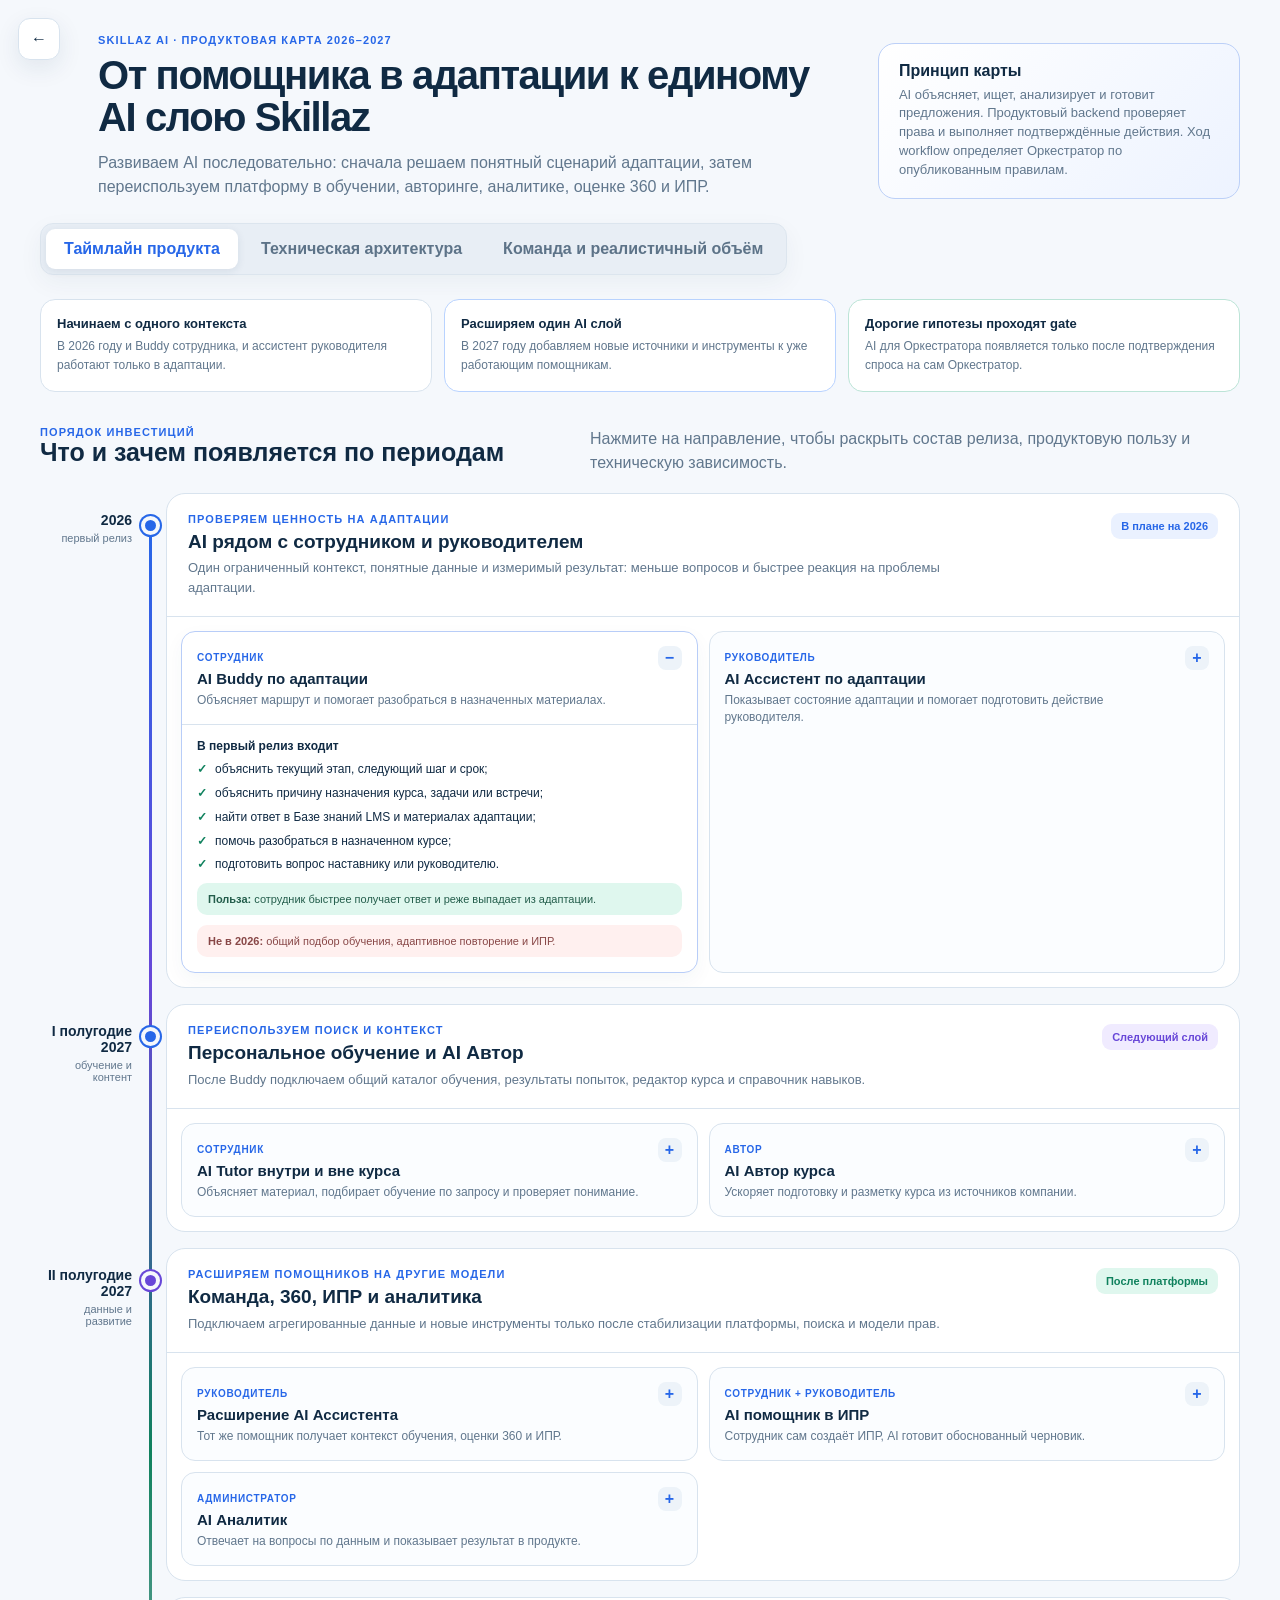
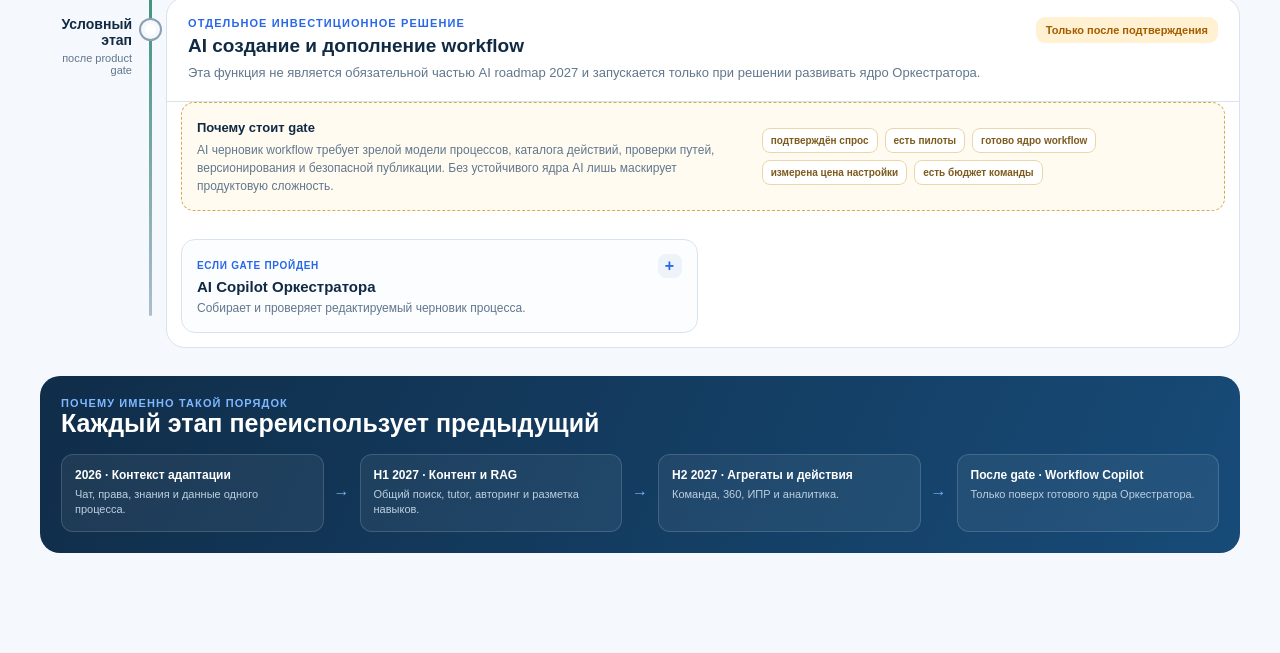
==== commit 0c39a9a5: "Merge skill tagging into AI course author" ====
--- a/ai-map.html
+++ b/ai-map.html
@@ -14,9 +14,9 @@
     .releases{display:grid;grid-template-columns:repeat(2,minmax(0,1fr));gap:11px;padding:14px}.release{border:1px solid var(--line);border-radius:14px;background:#fbfdff;overflow:hidden}.release[open]{background:#fff;border-color:#b8cdf8;box-shadow:0 7px 20px #163b5c0b}.release summary{list-style:none;cursor:pointer;padding:15px 42px 15px 15px;position:relative}.release summary::-webkit-details-marker{display:none}.release summary:after{content:"+";position:absolute;right:15px;top:14px;display:grid;place-items:center;width:24px;height:24px;border-radius:8px;background:#edf3f9;color:var(--blue);font-weight:900}.release[open] summary:after{content:"−"}.release-kicker{font-size:10px;text-transform:uppercase;letter-spacing:.07em;font-weight:900;color:var(--blue)}.release h4{font-size:15px;margin:5px 0}.release summary p{font-size:12px;color:var(--muted);line-height:1.4;margin:0}.release-body{border-top:1px solid var(--line);padding:14px 15px 15px}.release-body h5{font-size:12px;margin:0 0 8px}.release-body ul{display:grid;gap:7px;padding:0;margin:0;list-style:none;font-size:12px}.release-body li{display:flex;gap:8px;line-height:1.4}.release-body li:before{content:"✓";color:var(--green);font-weight:900}.benefit,.dependency,.not-now{margin-top:10px;padding:10px 11px;border-radius:10px;font-size:11px}.benefit{background:var(--mint);color:#235d4b}.dependency{background:var(--blue2);color:#345d93}.not-now{background:var(--redbg);color:#884747}.gate-box{margin:0 14px 14px;padding:15px;border:1px dashed #d8a953;border-radius:13px;background:#fffbf1;display:grid;grid-template-columns:1.1fr .9fr;gap:18px}.gate-box b{font-size:13px}.gate-box p{font-size:12px;color:var(--muted);margin:5px 0 0}.gate-checks{display:flex;flex-wrap:wrap;align-content:center;gap:7px}.gate-checks span{padding:6px 8px;border-radius:8px;background:#fff;border:1px solid #ead7a9;font-size:10px;font-weight:850;color:#7d5b1e}
     .logic{margin:28px 0;padding:21px;border-radius:20px;color:#fff;background:linear-gradient(115deg,#102d49,#174b78)}.logic-grid{display:grid;grid-template-columns:1fr auto 1fr auto 1fr auto 1fr;gap:10px;margin-top:16px}.logic-grid article{background:#ffffff0f;border:1px solid #ffffff26;border-radius:12px;padding:13px}.logic-grid b{font-size:12px;display:block}.logic-grid span{font-size:11px;color:#bdd0e0;display:block;margin-top:5px;line-height:1.4}.logic-arrow{text-align:center;color:#7ab3f6;font-weight:900;margin:auto}
     .arch-stack{display:none}.node{border:1px solid var(--line);border-radius:11px;padding:11px;background:#fbfdff;cursor:pointer;text-align:left;transition:.15s}.node:hover,.node.active{border-color:#8eb3fa;background:var(--blue2);transform:translateY(-1px)}.node b{display:block;font-size:12px}.node span{font-size:10px;color:var(--muted);line-height:1.35;display:block;margin-top:4px}.arch-detail{margin-top:14px;padding:17px 19px;border-radius:15px;background:var(--dark);color:#fff;min-height:96px}.arch-detail b{display:block;margin-bottom:6px}.arch-detail span{font-size:12px;color:#c0d1df;line-height:1.5}.arch-detail .tag{display:inline-flex;margin:10px 6px 0 0;padding:5px 7px;border-radius:7px;background:#ffffff12;border:1px solid #ffffff22;color:#d8e6f2;font-size:10px;font-style:normal;font-weight:800}
-    .big-arch{border:1px solid var(--line);border-radius:20px;background:#eef3f8;overflow:auto;padding:18px}.big-arch-inner{min-width:1180px}.persona-strip{display:grid;grid-template-columns:160px repeat(4,1fr);gap:9px}.persona-label,.platform-label{display:flex;align-items:center;padding:12px;border-radius:11px;background:var(--dark);color:#fff;font-size:11px;font-weight:900}.persona{padding:11px;border:1px solid #bed0e1;border-radius:11px;background:#fff}.persona b{display:block;font-size:12px}.persona span{display:block;font-size:10px;color:var(--muted);margin-top:3px}.down-link{height:30px;position:relative}.down-link:before{content:"";position:absolute;left:50%;top:0;height:22px;width:2px;background:#8faccc}.down-link:after{content:"▼";position:absolute;left:calc(50% - 5px);bottom:0;font-size:10px;color:#5d86b0}.request-flow{display:grid;grid-template-columns:repeat(5,1fr);gap:25px}.flow-col{position:relative;padding:12px;border:1px solid #c5d4e2;border-radius:15px;background:#fff;min-height:246px}.flow-col:not(:last-child):after{content:"→";position:absolute;right:-20px;top:106px;color:var(--blue);font-size:22px;font-weight:900}.flow-step{display:flex;align-items:center;gap:8px;margin-bottom:10px}.flow-step i{display:grid;place-items:center;width:25px;height:25px;border-radius:8px;background:var(--blue);color:#fff;font-style:normal;font-size:11px;font-weight:900}.flow-step b{font-size:12px}.flow-col .node{width:100%;margin-top:7px}.decision{margin-top:8px;padding:9px;border:1px dashed #c59d47;border-radius:9px;background:#fffaf0;font-size:10px;color:#78591f}.runtime-loop{margin-top:8px;padding:8px;border-radius:9px;background:#f3efff;color:#5a42a7;font-size:10px;font-weight:800;text-align:center}.domain-band,.async-band{display:grid;grid-template-columns:160px 1fr;gap:9px;margin-top:14px}.domain-nodes{display:grid;grid-template-columns:repeat(6,1fr);gap:8px}.domain-nodes .node{background:#fff}.async-content{display:grid;grid-template-columns:1.15fr .85fr;gap:10px}.async-box{padding:12px;border:1px solid #c7d6e5;border-radius:12px;background:#fff}.async-box b{display:block;font-size:11px}.async-box p{font-size:10px;color:var(--muted);margin:4px 0 9px}.async-nodes{display:flex;gap:7px;flex-wrap:wrap}.async-nodes span{padding:6px 8px;border-radius:8px;background:#edf3f8;font-size:9px;font-weight:800}.legend{display:flex;justify-content:space-between;gap:12px;margin-top:12px;font-size:10px;color:var(--muted)}.legend span{display:flex;align-items:center;gap:5px}.legend i{display:inline-block;width:9px;height:9px;border-radius:3px;background:var(--blue)}.legend span:nth-child(2) i{background:var(--purple)}.legend span:nth-child(3) i{background:var(--green)}.legend span:nth-child(4) i{background:#d09b38}
+    .big-arch{border:1px solid var(--line);border-radius:20px;background:#eef3f8;overflow:auto;padding:18px}.big-arch-inner{min-width:1180px}.actor-area{display:grid;grid-template-columns:160px 1fr;gap:9px}.persona-strip{display:grid;grid-template-columns:repeat(4,1fr);gap:9px}.persona-label,.platform-label{display:flex;align-items:center;padding:12px;border-radius:11px;background:var(--dark);color:#fff;font-size:11px;font-weight:900}.persona{position:relative;padding:11px;border:1px solid #bed0e1;border-radius:11px;background:#fff}.persona b{display:block;font-size:12px}.persona span{display:block;font-size:10px;color:var(--muted);margin-top:3px}.entry-hub{grid-column:2;margin-top:9px;padding:10px 14px;border-radius:10px;border:1px solid #8eb3fa;background:var(--blue2);color:#245ebf;text-align:center;font-size:11px;font-weight:900}.entry-hub span{font-weight:500;color:#5d7388;margin-left:8px}.down-link{height:30px;position:relative}.down-link:before{content:"";position:absolute;left:50%;top:0;height:22px;width:2px;background:#8faccc}.down-link:after{content:"▼";position:absolute;left:calc(50% - 5px);bottom:0;font-size:10px;color:#5d86b0}.request-flow{display:grid;grid-template-columns:repeat(5,1fr);gap:25px}.flow-col{position:relative;padding:12px;border:1px solid #c5d4e2;border-radius:15px;background:#fff;min-height:246px}.flow-col:not(:last-child):after{content:"→";position:absolute;right:-20px;top:106px;color:var(--blue);font-size:22px;font-weight:900}.flow-step{display:flex;align-items:center;gap:8px;margin-bottom:10px}.flow-step i{display:grid;place-items:center;width:25px;height:25px;border-radius:8px;background:var(--blue);color:#fff;font-style:normal;font-size:11px;font-weight:900}.flow-step b{font-size:12px}.flow-col .node{width:100%;margin-top:7px}.decision{margin-top:8px;padding:9px;border:1px dashed #c59d47;border-radius:9px;background:#fffaf0;font-size:10px;color:#78591f}.runtime-loop{margin-top:8px;padding:8px;border-radius:9px;background:#f3efff;color:#5a42a7;font-size:10px;font-weight:800;text-align:center}.domain-band,.async-band{display:grid;grid-template-columns:160px 1fr;gap:9px;margin-top:14px}.domain-nodes{display:grid;grid-template-columns:repeat(6,1fr);gap:8px}.domain-nodes .node{background:#fff}.async-content{display:grid;grid-template-columns:1.15fr .85fr;gap:10px}.async-box{padding:12px;border:1px solid #c7d6e5;border-radius:12px;background:#fff}.async-box b{display:block;font-size:11px}.async-box p{font-size:10px;color:var(--muted);margin:4px 0 9px}.async-nodes{display:flex;gap:7px;flex-wrap:wrap}.async-nodes span{padding:6px 8px;border-radius:8px;background:#edf3f8;font-size:9px;font-weight:800}.legend{display:flex;justify-content:space-between;gap:12px;margin-top:12px;font-size:10px;color:var(--muted)}.legend span{display:flex;align-items:center;gap:5px}.legend i{display:inline-block;width:9px;height:9px;border-radius:3px;background:var(--blue)}.legend span:nth-child(2) i{background:var(--purple)}.legend span:nth-child(3) i{background:var(--green)}.legend span:nth-child(4) i{background:#d09b38}
     .flows{display:grid;grid-template-columns:1fr 1fr;gap:14px;margin-top:22px}.flow-card{background:#fff;border:1px solid var(--line);border-radius:16px;padding:17px}.flow-card h3{font-size:15px;margin:0 0 12px}.flow-line{display:flex;align-items:center;gap:6px;flex-wrap:wrap}.flow-line span{padding:8px 9px;border-radius:9px;background:#edf3f8;font-size:10px;font-weight:850}.flow-line i{font-style:normal;color:var(--blue)}.flow-card p{font-size:11px;color:var(--muted);margin:11px 0 0}.tech-principles{display:grid;grid-template-columns:repeat(3,1fr);gap:12px;margin-top:14px}.tech-principles article{padding:16px;background:#fff;border:1px solid var(--line);border-radius:15px}.tech-principles b{font-size:13px}.tech-principles p{font-size:11px;color:var(--muted);margin:6px 0 0}
-    .capacity{display:grid;grid-template-columns:.9fr 1.1fr;gap:15px}.team{display:grid;grid-template-columns:repeat(2,1fr);gap:10px}.person{background:#fff;border:1px solid var(--line);border-radius:15px;padding:16px}.person.critical{grid-column:1/-1;border-color:#9bbaf7;background:linear-gradient(135deg,#fff,#eef4ff)}.person strong{font-size:26px;color:var(--blue);display:block}.person b{font-size:13px}.person span{display:block;font-size:11px;color:var(--muted);margin-top:5px;line-height:1.4}.capacity-note{border-radius:18px;background:var(--dark);color:#fff;padding:20px}.capacity-note h3{margin:0 0 10px}.capacity-note ul{padding-left:18px;color:#c4d4e1;font-size:12px;line-height:1.55}.capacity-note .warning{margin-top:14px;padding:11px;border-radius:10px;background:#ffffff10;border:1px solid #ffffff20;color:#fff;font-size:11px}.workstreams{display:grid;grid-template-columns:repeat(3,1fr);gap:12px;margin-top:14px}.workstream{background:#fff;border:1px solid var(--line);border-radius:15px;padding:16px}.workstream b{font-size:13px}.workstream p{font-size:11px;color:var(--muted);margin:6px 0 0}.workstream .owner{display:inline-flex;margin-top:10px;padding:5px 7px;border-radius:7px;background:var(--blue2);font-size:10px;font-weight:850;color:var(--blue)}
+    .capacity{display:grid;grid-template-columns:1fr;gap:15px}.team{display:grid;grid-template-columns:repeat(3,1fr);gap:10px}.person{background:#fff;border:1px solid var(--line);border-radius:15px;padding:16px}.person.critical{border-color:#9bbaf7;background:linear-gradient(135deg,#fff,#eef4ff)}.person.ai-backend{border-color:#8d79df;background:linear-gradient(135deg,#fff,#f3efff);box-shadow:0 0 0 2px #6b4fd812}.person.ai-backend b{color:#5740ad}.person strong{font-size:26px;color:var(--blue);display:block}.person b{font-size:13px}.person span{display:block;font-size:11px;color:var(--muted);margin-top:5px;line-height:1.4}.workstreams{display:grid;grid-template-columns:repeat(3,1fr);gap:12px;margin-top:14px}.workstream{background:#fff;border:1px solid var(--line);border-radius:15px;padding:16px}.workstream b{font-size:13px}.workstream p{font-size:11px;color:var(--muted);margin:6px 0 0}.workstream .owner{display:inline-flex;margin-top:10px;padding:5px 7px;border-radius:7px;background:var(--blue2);font-size:10px;font-weight:850;color:var(--blue)}
     @media(max-width:1000px){.hero,.capacity{grid-template-columns:1fr}.promise,.tech-principles,.workstreams{grid-template-columns:1fr}.releases,.flows{grid-template-columns:1fr}.logic-grid{grid-template-columns:1fr}.logic-arrow{transform:rotate(90deg)}.arch-layer{grid-template-columns:1fr}.layer-title{border-right:0;border-bottom:1px solid var(--line)}.layer-nodes{grid-template-columns:1fr 1fr}.hero{padding-left:50px}}@media(max-width:680px){.page{padding:24px 16px 55px}.hero{padding-left:48px}.tabs{width:100%;overflow:auto}.tabs button{white-space:nowrap}.phase{grid-template-columns:1fr;padding-left:28px}.phase-date{text-align:left;padding:0}.timeline:before{left:8px}.phase-dot{left:0;top:2px}.phase-head,.gate-box{grid-template-columns:1fr}.status{justify-self:start}.layer-nodes,.team{grid-template-columns:1fr}.person.critical{grid-column:auto}}
   </style>
 </head>
@@ -42,11 +42,10 @@
       </div></section>
 
       <section class="phase"><div class="phase-date"><b>I полугодие<br>2027</b><span>обучение и контент</span></div><i class="phase-dot"></i><div class="phase-card">
-        <header class="phase-head"><div><div class="eyebrow">Переиспользуем поиск и контекст</div><h3>Персональное обучение и AI Автор</h3><p>После Buddy подключаем общий каталог обучения, результаты попыток, редактор курса и справочник компетенций.</p></div><span class="status purple">Следующий слой</span></header>
+        <header class="phase-head"><div><div class="eyebrow">Переиспользуем поиск и контекст</div><h3>Персональное обучение и AI Автор</h3><p>После Buddy подключаем общий каталог обучения, результаты попыток, редактор курса и справочник навыков.</p></div><span class="status purple">Следующий слой</span></header>
         <div class="releases">
           <details class="release"><summary><span class="release-kicker">Сотрудник</span><h4>AI Tutor внутри и вне курса</h4><p>Объясняет материал, подбирает обучение по запросу и проверяет понимание.</p></summary><div class="release-body"><ul><li>ответы по материалу открытого курса;</li><li>поиск курса, статьи или видео по запросу;</li><li>неформальная проверка знаний по пройденному обучению;</li><li>разбор ошибок и персональное повторение;</li><li>адаптивная рекомендация следующего материала.</li></ul><div class="benefit"><b>Польза:</b> обучение становится диалогом и учитывает пробелы конкретного сотрудника.</div><div class="dependency"><b>Нужно:</b> индекс контента с ACL, события попыток и надёжные ссылки на источник.</div></div></details>
-          <details class="release"><summary><span class="release-kicker">Автор</span><h4>AI Автор курса</h4><p>Ускоряет подготовку курса из источников компании.</p></summary><div class="release-body"><ul><li>структура курса из документов;</li><li>черновики учебных блоков и краткое содержание;</li><li>генерация тестов и практических заданий;</li><li>обновление материала при изменении источника;</li><li>сценарий тренинга или вебинара.</li></ul><div class="benefit"><b>Польза:</b> автор быстрее получает редактируемый черновик с происхождением контента.</div><div class="not-now"><b>Не включаем:</b> отдельную сущность учебных целей и генерацию вопросов для проверки знаний.</div></div></details>
-          <details class="release"><summary><span class="release-kicker">Автор + методолог</span><h4>AI разметка компетенций</h4><p>Предлагает разметку курса из существующего справочника.</p></summary><div class="release-body"><ul><li>анализ содержания курса;</li><li>подбор существующих навыков, компетенций, тегов и уровней;</li><li>объяснение соответствия;</li><li>черновик новой компетенции, если подходящей нет;</li><li>ручное подтверждение автором или методологом.</li></ul><div class="benefit"><b>Польза:</b> единая разметка улучшает поиск, рекомендации и аналитику навыков.</div><div class="dependency"><b>Используем текущую модель:</b> course → skills / competencies / levels / categories.</div></div></details>
+          <details class="release"><summary><span class="release-kicker">Автор</span><h4>AI Автор курса</h4><p>Ускоряет подготовку и разметку курса из источников компании.</p></summary><div class="release-body"><ul><li>структура курса из документов;</li><li>черновики учебных блоков и краткое содержание;</li><li>генерация тестов и практических заданий;</li><li>обновление материала при изменении источника;</li><li>сценарий тренинга или вебинара;</li><li><b>разметка навыков:</b> AI анализирует курс, предлагает подходящие навыки из действующего справочника, а автор подтверждает выбор.</li></ul><div class="benefit"><b>Польза:</b> автор быстрее получает редактируемый черновик курса и не размечает его навыками вручную.</div><div class="not-now"><b>Не включаем:</b> отдельную сущность учебных целей и генерацию вопросов для проверки знаний.</div></div></details>
         </div>
       </div></section>
 
@@ -65,13 +64,13 @@
         <div class="releases"><details class="release"><summary><span class="release-kicker">Если gate пройден</span><h4>AI Copilot Оркестратора</h4><p>Собирает и проверяет редактируемый черновик процесса.</p></summary><div class="release-body"><ul><li>предлагает этапы, ветки и роли;</li><li>подбирает объекты из каталогов;</li><li>дополняет выбранную ветку;</li><li>ищет конфликты и непокрытые пути;</li><li>показывает последствия перед публикацией.</li></ul><div class="not-now"><b>Граница:</b> AI не исполняет runtime решения и не публикует workflow самостоятельно.</div></div></details></div>
       </div></section>
     </div>
-    <section class="logic"><div class="eyebrow" style="color:#7eb8ff">Почему именно такой порядок</div><h2>Каждый этап переиспользует предыдущий</h2><div class="logic-grid"><article><b>2026 · Контекст адаптации</b><span>Чат, права, знания и данные одного процесса.</span></article><div class="logic-arrow">→</div><article><b>H1 2027 · Контент и RAG</b><span>Общий поиск, tutor, авторинг и компетенции.</span></article><div class="logic-arrow">→</div><article><b>H2 2027 · Агрегаты и действия</b><span>Команда, 360, ИПР и аналитика.</span></article><div class="logic-arrow">→</div><article><b>После gate · Workflow Copilot</b><span>Только поверх готового ядра Оркестратора.</span></article></div></section>
+    <section class="logic"><div class="eyebrow" style="color:#7eb8ff">Почему именно такой порядок</div><h2>Каждый этап переиспользует предыдущий</h2><div class="logic-grid"><article><b>2026 · Контекст адаптации</b><span>Чат, права, знания и данные одного процесса.</span></article><div class="logic-arrow">→</div><article><b>H1 2027 · Контент и RAG</b><span>Общий поиск, tutor, авторинг и разметка навыков.</span></article><div class="logic-arrow">→</div><article><b>H2 2027 · Агрегаты и действия</b><span>Команда, 360, ИПР и аналитика.</span></article><div class="logic-arrow">→</div><article><b>После gate · Workflow Copilot</b><span>Только поверх готового ядра Оркестратора.</span></article></div></section>
   </section>
 
   <section class="view" id="architecture">
     <div class="section-title"><div><div class="eyebrow">Целевая техническая архитектура</div><h2>Одна платформа, разные продуктовые режимы</h2></div><p class="muted">Нажмите на блок архитектуры: внизу появится его ответственность. Модель не получает прямой доступ к базе и не исполняет бизнес правила.</p></div>
     <div class="big-arch"><div class="big-arch-inner">
-      <div class="persona-strip"><div class="persona-label">КТО ОБРАЩАЕТСЯ</div><div class="persona"><b>Сотрудник</b><span>Buddy · Tutor · ИПР</span></div><div class="persona"><b>Руководитель</b><span>адаптация · команда · 360</span></div><div class="persona"><b>Автор</b><span>курс · тест · разметка</span></div><div class="persona"><b>Администратор</b><span>аналитика · workflow*</span></div></div>
+      <div class="actor-area"><div class="persona-label">КТО ЗАПУСКАЕТ<br>AI СЦЕНАРИЙ</div><div class="persona-strip"><div class="persona"><b>Сотрудник</b><span>Buddy · Tutor · ИПР</span></div><div class="persona"><b>Руководитель</b><span>адаптация · команда · 360</span></div><div class="persona"><b>Автор</b><span>курс · тест · навыки</span></div><div class="persona"><b>Администратор</b><span>аналитика · workflow*</span></div></div><div class="entry-hub">AI ИНТЕРФЕЙСЫ SKILLAZ <span>каждая роль входит через свой экран и свои права</span></div></div>
       <div class="down-link"></div>
       <div class="request-flow">
         <section class="flow-col"><div class="flow-step"><i>1</i><b>Вход и идентификация</b></div><button class="node active" data-title="AI BFF / API Gateway" data-text="Принимает запрос вместе с пользователем, клиентом и контекстом экрана. Применяет rate limit и не доверяет данным из браузера." data-tags="auth|tenant|rate limits"><b>AI BFF</b><span>user · tenant · экран</span></button><button class="node" data-title="Request Guard" data-text="Проверяет размер, тип вложений, наличие персональных данных и допустимость входного запроса." data-tags="PII|input filter|quotas"><b>Request Guard</b><span>валидация · PII · лимиты</span></button><div class="decision">Запрос запрещён или контекст недоступен → безопасный отказ без вызова модели.</div></section>
@@ -82,12 +81,11 @@
       </div>
       <div class="domain-band"><div class="platform-label">СИСТЕМЫ SKILLAZ</div><div class="domain-nodes"><button class="node" data-title="Адаптация" data-text="Планы, этапы, действия, участники и прогресс. Первый домен для Buddy и ассистента руководителя." data-tags="2026|plan|progress"><b>Адаптация</b><span>план · задачи · КТ</span></button><button class="node" data-title="LMS" data-text="Курсы, программы, тесты, попытки, статьи и База знаний." data-tags="content|attempts|knowledge"><b>LMS</b><span>контент · попытки</span></button><button class="node" data-title="Навыки" data-text="Компетенции, уровни, категории, профили и связи с контентом." data-tags="taxonomy|levels|profiles"><b>Навыки</b><span>компетенции · уровни</span></button><button class="node" data-title="Оценка 360" data-text="Результаты, сильные стороны, зоны развития и оценки участников с учётом прав." data-tags="marks|strengths|weaknesses"><b>360</b><span>оценки · результаты</span></button><button class="node" data-title="ИПР" data-text="Цели и задачи типов работа, наставничество и обучение, статусы согласования и связанные курсы." data-tags="goals|tasks|approval"><b>ИПР</b><span>цели · задачи · курсы</span></button><button class="node" data-title="Оркестратор" data-text="Условный домен после product gate. Исполняет опубликованные правила; AI лишь готовит черновик workflow." data-tags="conditional|rules|workflow"><b>Оркестратор*</b><span>только после gate</span></button></div></div>
       <div class="async-band"><div class="platform-label">ФОНОВЫЙ КОНТУР</div><div class="async-content"><section class="async-box"><b>Поток знаний</b><p>Опубликованный контент и изменения прав обновляют общий индекс.</p><div class="async-nodes"><span>публикация</span><span>очередь</span><span>парсинг</span><span>chunking</span><span>embeddings</span><span>vector + keyword index</span><span>ACL metadata</span></div></section><section class="async-box"><b>Качество и эксплуатация</b><p>Все сценарии проходят наблюдение и регулярную проверку.</p><div class="async-nodes"><span>trace</span><span>audit</span><span>offline evals</span><span>ACL tests</span><span>feedback</span><span>cost / latency</span><span>alerts</span></div></section></div></div>
-      <div class="legend"><span><i></i> синхронный запрос</span><span><i></i> работа модели</span><span><i></i> данные Skillaz</span><span><i></i> подтверждение изменения</span></div>
     </div></div>
     <div class="arch-stack">
       <section class="arch-layer"><div class="layer-title"><b>1 · Продуктовые поверхности</b><span>Где пользователь вызывает AI</span></div><div class="layer-nodes"><button class="node active" data-title="Интерфейсы Skillaz" data-text="Buddy в плане адаптации, ассистент руководителя в команде, AI функции в редакторе курса, ИПР и отчётах." data-tags="единые UI компоненты|контекст экрана|streaming"><b>Интерфейсы Skillaz</b><span>Buddy · руководитель · автор · администратор</span></button><button class="node" data-title="AI BFF / API Gateway" data-text="Принимает запрос из продукта, добавляет identity и tenant, ограничивает частоту и передаёт только разрешённый контекст." data-tags="auth|tenant isolation|rate limits"><b>AI BFF</b><span>auth · tenant · rate limits</span></button><button class="node" data-title="Сценарный Router" data-text="Определяет конкретный сценарий: объяснить шаг, найти контент, собрать статистику или подготовить черновик." data-tags="intent|scenario config|feature flags"><b>Scenario Router</b><span>роль · экран · намерение</span></button><button class="node" data-title="Policy Engine" data-text="Проверяет роль, права на объекты, разрешённые источники, инструменты и необходимость подтверждения." data-tags="RBAC / ABAC|ACL|approval policy"><b>Policy Engine</b><span>права · политики · подтверждение</span></button></div></section>
       <section class="arch-layer"><div class="layer-title"><b>2 · AI Runtime</b><span>Управляемое выполнение сценария</span></div><div class="layer-nodes"><button class="node" data-title="Prompt & Scenario Registry" data-text="Хранит версионируемые инструкции, схемы ответа и набор доступных инструментов для каждого сценария." data-tags="versioning|structured output|feature flags"><b>Scenario Registry</b><span>промпты · схемы · версии</span></button><button class="node" data-title="AI Runtime" data-text="Собирает контекст, вызывает поиск и модели, валидирует структурированный результат. Долгие операции передаются в очередь." data-tags="tool calling|timeouts|retries"><b>AI Runtime</b><span>план · вызовы · валидация</span></button><button class="node" data-title="Model Gateway" data-text="Выбирает разрешённую модель по задаче, стоимости и политике данных. Управляет лимитами, fallback и обезличиванием." data-tags="LLM providers|budgets|fallback"><b>Model Gateway</b><span>модели · лимиты · fallback</span></button><button class="node" data-title="Guardrails" data-text="Проверяет вход и результат: персональные данные, запрещённые инструкции, наличие источников и соответствие схеме." data-tags="PII|grounding|output validation"><b>Guardrails</b><span>PII · grounding · schema</span></button></div></section>
-      <section class="arch-layer"><div class="layer-title"><b>3 · Контекст и знания</b><span>Что AI может прочитать</span></div><div class="layer-nodes"><button class="node" data-title="Context Service" data-text="Собирает минимальный контекст роли и экрана: сотрудник, команда, активная адаптация, курс, ИПР или оценка." data-tags="least context|fresh data|permission scoped"><b>Context Service</b><span>профиль · экран · активный объект</span></button><button class="node" data-title="RAG / Search" data-text="Ищет фрагменты в Базе знаний LMS, курсах и статьях. Каждый фрагмент фильтруется по tenant и ACL и возвращается со ссылкой на источник." data-tags="hybrid search|reranking|citations"><b>Knowledge Search</b><span>RAG · ACL · источники</span></button><button class="node" data-title="Ingestion Pipeline" data-text="Извлекает и индексирует опубликованный контент, отслеживает версии, удаления и изменение прав доступа." data-tags="parsing|chunking|incremental sync"><b>Ingestion Pipeline</b><span>парсинг · версии · переиндексация</span></button><button class="node" data-title="Skills Matcher" data-text="Сопоставляет содержание курса с существующими компетенциями и уровнями. Новая компетенция создаётся только как черновик для подтверждения." data-tags="taxonomy|similarity|human review"><b>Skills Matcher</b><span>компетенции · уровни · теги</span></button></div></section>
+      <section class="arch-layer"><div class="layer-title"><b>3 · Контекст и знания</b><span>Что AI может прочитать</span></div><div class="layer-nodes"><button class="node" data-title="Context Service" data-text="Собирает минимальный контекст роли и экрана: сотрудник, команда, активная адаптация, курс, ИПР или оценка." data-tags="least context|fresh data|permission scoped"><b>Context Service</b><span>профиль · экран · активный объект</span></button><button class="node" data-title="RAG / Search" data-text="Ищет фрагменты в Базе знаний LMS, курсах и статьях. Каждый фрагмент фильтруется по tenant и ACL и возвращается со ссылкой на источник." data-tags="hybrid search|reranking|citations"><b>Knowledge Search</b><span>RAG · ACL · источники</span></button><button class="node" data-title="Ingestion Pipeline" data-text="Извлекает и индексирует опубликованный контент, отслеживает версии, удаления и изменение прав доступа." data-tags="parsing|chunking|incremental sync"><b>Ingestion Pipeline</b><span>парсинг · версии · переиндексация</span></button><button class="node" data-title="Разметка навыков в AI Авторе" data-text="Анализирует содержание курса и предлагает подходящие навыки из действующего справочника. Связи сохраняются только после подтверждения автора." data-tags="skills|matching|human review"><b>Skills Matcher</b><span>навыки · соответствие · подтверждение</span></button></div></section>
       <section class="arch-layer"><div class="layer-title"><b>4 · Инструменты продукта</b><span>Что AI может запросить или подготовить</span></div><div class="layer-nodes"><button class="node" data-title="Tool Registry" data-text="Белый список типизированных команд. У каждого инструмента есть схема аргументов, требуемые права, режим preview и политика подтверждения." data-tags="typed tools|preview|idempotency"><b>Tool Registry</b><span>read · draft · confirm</span></button><button class="node" data-title="LMS и адаптация" data-text="API чтения курсов, попыток, задач и плана адаптации. Изменения выполняет доменный backend после повторной проверки прав." data-tags="courses|attempts|adaptation"><b>LMS + Адаптация API</b><span>курсы · попытки · планы</span></button><button class="node" data-title="360 и ИПР" data-text="API результатов оценки, целей и задач ИПР. AI получает только доступный пользователю срез и готовит черновик." data-tags="360|goals|work mentor learning"><b>360 + ИПР API</b><span>оценка · цели · задачи</span></button><button class="node" data-title="Analytics API" data-text="Сервер рассчитывает утверждённые метрики и возвращает агрегаты. LLM формулирует запрос и объясняет результат, но не считает показатели." data-tags="metrics catalog|aggregates|export"><b>Analytics API</b><span>метрики · выборки · экспорт</span></button></div></section>
       <section class="arch-layer"><div class="layer-title"><b>5 · Надёжность и контроль</b><span>Как доказываем качество</span></div><div class="layer-nodes"><button class="node" data-title="Audit & Trace" data-text="Фиксирует роль, сценарий, версии промпта и модели, источники, вызовы инструментов, подтверждение и итог операции." data-tags="trace|audit log|support"><b>Audit & Trace</b><span>кто · что · на основании чего</span></button><button class="node" data-title="Evals" data-text="Наборы эталонных вопросов проверяют полноту, groundedness, права доступа и качество черновиков перед релизом." data-tags="offline eval|regression|red team"><b>Evals</b><span>качество · безопасность · регресс</span></button><button class="node" data-title="Feedback & Product Metrics" data-text="Собирает полезность ответа, принятие предложений, долю эскалаций и влияние на скорость адаптации." data-tags="helpfulness|adoption|business KPI"><b>Feedback + Metrics</b><span>качество · стоимость · эффект</span></button><button class="node" data-title="Queues & Workers" data-text="Обрабатывает индексацию, генерацию курса, большие отчёты и другие длительные операции вне пользовательского запроса." data-tags="jobs|retry|dead letter"><b>Queues & Workers</b><span>фоновые задачи · retry</span></button></div></section>
     </div>
@@ -97,10 +95,10 @@
   </section>
 
   <section class="view" id="resources">
-    <div class="section-title"><div><div class="eyebrow">Доступная команда</div><h2>Ресурс задаёт последовательный roadmap</h2></div><p class="muted">При 2 backend, 1,5–2 frontend и 2 QA одновременно реалистично вести один основной продуктовый поток и один платформенный поток.</p></div>
-    <div class="capacity"><div class="team"><article class="person critical"><strong>1</strong><b>AI / Tech Lead · обязательная роль</b><span>Архитектура агентных сценариев, RAG, tool calling, границы автономности, выбор моделей, evals, безопасность и технические решения. Ведёт платформу и снимает архитектурную нагрузку с backend команды.</span></article><article class="person"><strong>2</strong><b>Backend</b><span>AI платформа, RAG, права, интеграции и доменные API.</span></article><article class="person"><strong>1,5–2</strong><b>Frontend</b><span>Buddy, рабочее место руководителя, редактор и аналитические ответы.</span></article><article class="person"><strong>2</strong><b>QA</b><span>Функциональные сценарии, ACL, регресс, AI evals и негативные проверки.</span></article><article class="person"><strong>shared</strong><b>Нужны по запросу</b><span>Product/аналитик, дизайнер, DevOps и security review без выделенной полной ставки.</span></article></div><aside class="capacity-note"><h3>Что это меняет в плане</h3><ul><li>2026 фокусируется только на адаптации: Buddy и ассистент руководителя используют общий контекст и UI основу.</li><li>Авторинг и Tutor идут следующим пакетом, потому что переиспользуют один RAG и каталог контента.</li><li>Обучение команды, 360, ИПР и аналитика подключаются после появления агрегирующих API и зрелой модели прав.</li><li>Полноценный Orchestrator Copilot нельзя вести параллельно без переноса сроков или усиления backend и frontend.</li></ul><div class="warning"><b>Критичная зависимость:</b> без AI/Tech Lead roadmap нужно сокращать до одного помощника и платформенного MVP либо закладывать заметно больший срок на архитектурные итерации.</div></aside></div>
+    <div class="section-title"><div><div class="eyebrow">Доступная команда</div><h2>Ресурс задаёт последовательный roadmap</h2></div><p class="muted">При обязательных AI / Tech Lead и Product Manager, 2 backend, включая 1 AI Backend Engineer, 1–1,5 frontend и 2 QA одновременно реалистично вести один основной продуктовый поток и один платформенный поток.</p></div>
+    <div class="capacity"><div class="team"><article class="person critical"><strong>1</strong><b>AI / Tech Lead · обязательная роль</b><span>Архитектура агентных сценариев, RAG, tool calling, границы автономности, выбор моделей, evals, безопасность и технические решения. Ведёт платформу и снимает архитектурную нагрузку с backend команды.</span></article><article class="person critical"><strong>1</strong><b>Product Manager · обязательная роль</b><span>Определяет приоритетные пользовательские задачи, границы релизов, продуктовые правила и метрики эффекта. Сводит бизнес, дизайн и разработку в проверяемые вертикальные сценарии.</span></article><article class="person ai-backend"><strong>2</strong><b>Backend · включая 1 AI Backend Engineer</b><span>AI Backend отвечает за RAG, AI Runtime, tool calling и evals; второй Backend — за права, интеграции и доменные API Skillaz.</span></article><article class="person"><strong>1–1,5</strong><b>Frontend</b><span>Buddy, рабочее место руководителя, редактор и аналитические ответы.</span></article><article class="person"><strong>2</strong><b>QA</b><span>Функциональные сценарии, ACL, регресс, AI evals и негативные проверки.</span></article><article class="person"><strong>shared</strong><b>Нужны по запросу</b><span>Бизнес-аналитик, дизайнер, DevOps и security review без выделенной полной ставки.</span></article></div></div>
     <div class="section-title"><div><div class="eyebrow">Распределение ответственности</div><h2>Три рабочих потока</h2></div></div>
-    <div class="workstreams"><article class="workstream"><b>Архитектура и платформа</b><p>AI BFF, Router, Policy, RAG, Model Gateway, tool contracts, evals и технические стандарты.</p><span class="owner">AI/Tech Lead + Backend 1</span></article><article class="workstream"><b>Продуктовые сценарии и API</b><p>Buddy, ассистент руководителя, Tutor, авторинг, ИПР, аналитика и доменные агрегаты.</p><span class="owner">Backend 2 + Frontend 1,5–2</span></article><article class="workstream"><b>Качество и безопасность</b><p>E2E сценарии, доступы между клиентами, AI evals, регресс, стоимость и наблюдаемость.</p><span class="owner">QA 1 + QA 2 · Tech Lead</span></article></div>
+    <div class="workstreams"><article class="workstream"><b>Архитектура и платформа</b><p>AI BFF, Router, Policy, RAG, Model Gateway, tool contracts, evals и технические стандарты.</p><span class="owner">AI / Tech Lead + Backend 1</span></article><article class="workstream"><b>Продуктовые сценарии и API</b><p>Buddy, ассистент руководителя, Tutor, авторинг, ИПР, аналитика и доменные агрегаты.</p><span class="owner">Product Manager + Backend 2 + Frontend 1–1,5</span></article><article class="workstream"><b>Качество и безопасность</b><p>E2E сценарии, доступы между клиентами, AI evals, регресс, стоимость и наблюдаемость.</p><span class="owner">QA 1 + QA 2 · Tech Lead</span></article></div>
     <div class="section-title"><div><div class="eyebrow">Условия перехода</div><h2>Следующий этап начинается по готовности основания</h2></div></div>
     <div class="tech-principles"><article><b>Из 2026 в H1 2027</b><p>Buddy стабилен, есть измерение полезности, RAG соблюдает ACL, найдены повторяемые запросы сотрудников.</p></article><article><b>Из H1 в H2 2027</b><p>Есть общий Tool Registry, проверены права руководителя, доступны серверные агрегаты и структурированные данные 360/ИПР.</p></article><article><b>К AI Оркестратора</b><p>Спрос подтверждён пилотами, ядро workflow разработано, опубликованные правила проверяются, выделен отдельный бюджет.</p></article></div>
   </section>
